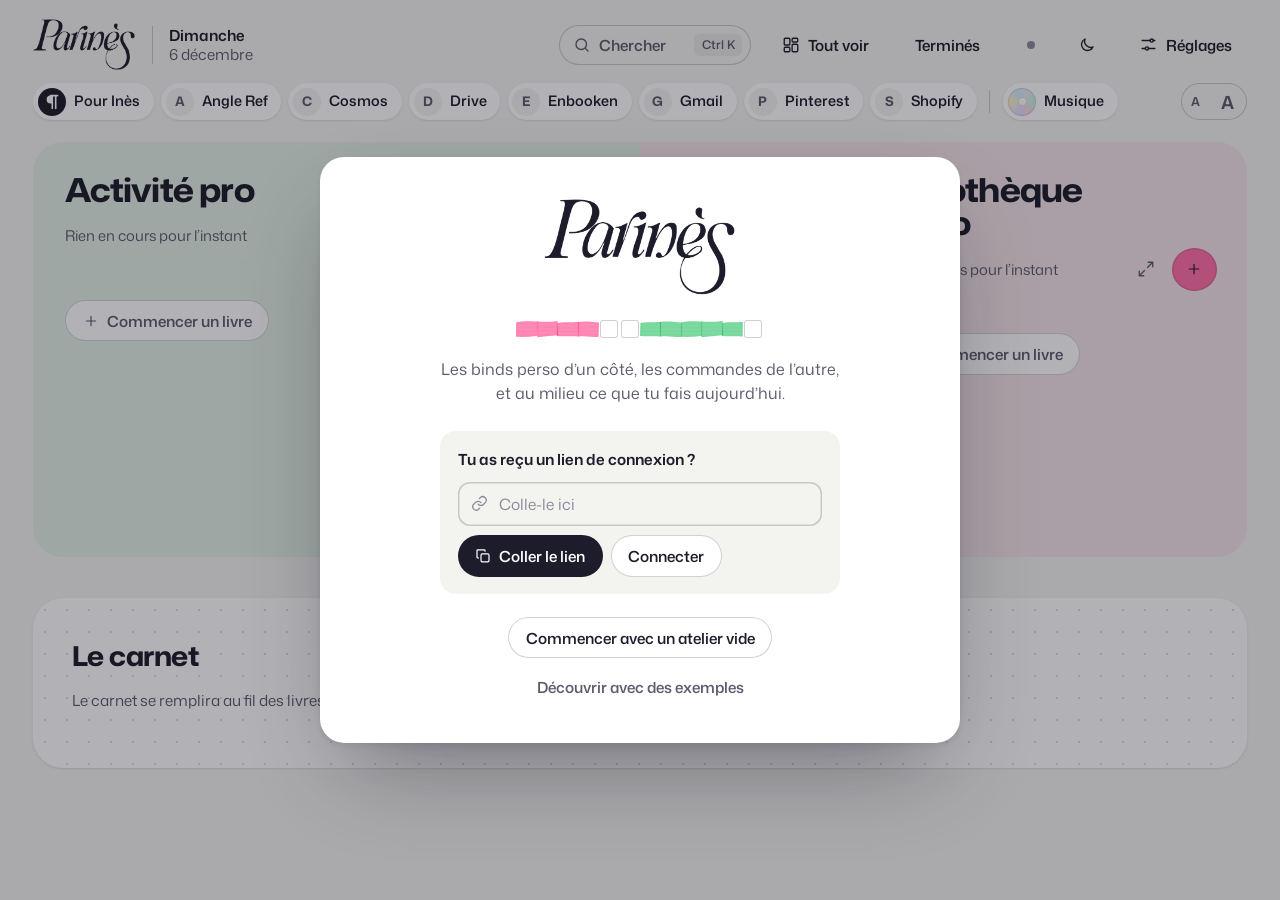
==== index.html @ 46b99ae5 "Favoris : Angle Ref, et barre resserrée sur les écrans moyens Co-Authored-By: Claude Opus 5.5 <norep" ====
<!DOCTYPE html>
<html lang="fr" data-theme="light">
<head>
  <meta charset="utf-8">
  <meta name="viewport" content="width=device-width, initial-scale=1, viewport-fit=cover">
  <title>Atelier</title>
  <meta name="theme-color" content="#f3f3f0">
  <meta name="apple-mobile-web-app-capable" content="yes">
  <meta name="mobile-web-app-capable" content="yes">
  <meta name="apple-mobile-web-app-status-bar-style" content="default">
  <meta name="apple-mobile-web-app-title" content="Atelier">
  <link rel="manifest" href="manifest.json">
  <link rel="icon" href="favicon.png">
  <link rel="apple-touch-icon" href="apple-touch-icon.png">
  <link rel="preload" href="fonts/MonaSans.woff" as="font" type="font/woff" crossorigin>
  <link rel="stylesheet" href="style.css?v=7.1">
</head>
<body data-tab="today" class="intro">
  <div id="app">
    <header class="top"><div id="top"></div><div id="music" hidden></div></header>
    <main id="main"></main>
  </div>
  <nav class="tabbar" id="tabbar" aria-label="Sections"></nav>
  <div id="sheet-root"></div>
  <div id="pop-root"></div>
  <div id="toast-root" aria-live="polite"></div>
  <div id="fx" aria-hidden="true"></div>
  <script src="js/data.js?v=7.1"></script>
  <script src="js/quotes.js?v=7.1"></script>
  <script src="js/fx.js?v=7.1"></script>
  <script src="js/sync.js?v=7.1"></script>
  <script src="js/views.js?v=7.1"></script>
  <script src="js/music.js?v=7.1"></script>
  <script src="js/actions.js?v=7.1"></script>
  <script src="js/main.js?v=7.1"></script>
</body>
</html>
---- style.css ----
/* =====================================================================
   ATELIER · apparence
   Le principe : le papier reste calme, la couleur n'apparaît que là où
   le travail est fait, comme un coup de surligneur dans le carnet.
   Une couleur par espace (perso / pro), réglable dans Réglages.
   ===================================================================== */

@font-face {
  font-family: 'Mona Sans'; src: url('fonts/MonaSans.woff') format('woff');
  font-weight: 200 900; font-stretch: 75% 125%; font-style: normal; font-display: swap;
}
@font-face {
  font-family: 'Mona Sans'; src: url('fonts/MonaSans-Italic.woff') format('woff');
  font-weight: 200 900; font-stretch: 75% 125%; font-style: italic; font-display: swap;
}

/* ---------- Coups de surligneur (masques) et coche ---------- */
:root {
  --mk1: url("data:image/svg+xml,%3Csvg xmlns=%27http://www.w3.org/2000/svg%27 viewBox=%270 0 120 40%27 preserveAspectRatio=%27none%27%3E%3Cdefs%3E%3Cmask id=%27s%27%3E%3Crect width=%27120%27 height=%2740%27 fill=%27white%27/%3E%3Cpath d=%27M0 13.5H120M0 21H120M0 28.5H120%27 stroke=%27black%27 stroke-opacity=%27.17%27 stroke-width=%271.3%27/%3E%3C/mask%3E%3C/defs%3E%3Cg mask=%27url(%23s)%27%3E%3Cpath d=%27M2.5 7.5C22 5.4 64 4.6 117 5.8L118.6 33.2C80 35.6 40 36.3 1.2 35.6Z%27 fill-opacity=%27.84%27/%3E%3Cpath d=%27M2.5 7.5L9.5 7.1L7.8 35.5L1.2 35.6ZM110.5 5.6L117 5.8L118.6 33.2L112.2 33.5Z%27 fill-opacity=%27.5%27/%3E%3C/g%3E%3C/svg%3E");
  --mk2: url("data:image/svg+xml,%3Csvg xmlns=%27http://www.w3.org/2000/svg%27 viewBox=%270 0 120 40%27 preserveAspectRatio=%27none%27%3E%3Cdefs%3E%3Cmask id=%27s%27%3E%3Crect width=%27120%27 height=%2740%27 fill=%27white%27/%3E%3Cpath d=%27M0 12H120M0 20H120M0 27.5H120%27 stroke=%27black%27 stroke-opacity=%27.17%27 stroke-width=%271.3%27/%3E%3C/mask%3E%3C/defs%3E%3Cg mask=%27url(%23s)%27%3E%3Cpath d=%27M1.4 5.2C30 6.8 70 6.4 116.8 4.4L119 32.6C78 34.2 36 34.8 3 36.6Z%27 fill-opacity=%27.84%27/%3E%3Cpath d=%27M1.4 5.2L8.2 5.6L9.4 36.2L3 36.6ZM110.2 4.7L116.8 4.4L119 32.6L112.6 32.9Z%27 fill-opacity=%27.5%27/%3E%3C/g%3E%3C/svg%3E");
  --mk3: url("data:image/svg+xml,%3Csvg xmlns=%27http://www.w3.org/2000/svg%27 viewBox=%270 0 120 40%27 preserveAspectRatio=%27none%27%3E%3Cdefs%3E%3Cmask id=%27s%27%3E%3Crect width=%27120%27 height=%2740%27 fill=%27white%27/%3E%3Cpath d=%27M0 14H120M0 21.5H120M0 29H120%27 stroke=%27black%27 stroke-opacity=%27.17%27 stroke-width=%271.3%27/%3E%3C/mask%3E%3C/defs%3E%3Cg mask=%27url(%23s)%27%3E%3Cpath d=%27M3.2 8.6C26 6.2 70 7.2 118.2 6.4L117.2 34.8C82 33.6 44 35.4 0.8 33.8Z%27 fill-opacity=%27.84%27/%3E%3Cpath d=%27M3.2 8.6L10.6 8.2L8.6 34.1L0.8 33.8ZM111.6 6.5L118.2 6.4L117.2 34.8L110.4 34.6Z%27 fill-opacity=%27.5%27/%3E%3C/g%3E%3C/svg%3E");
  --mk4: url("data:image/svg+xml,%3Csvg xmlns=%27http://www.w3.org/2000/svg%27 viewBox=%270 0 120 40%27 preserveAspectRatio=%27none%27%3E%3Cdefs%3E%3Cmask id=%27s%27%3E%3Crect width=%27120%27 height=%2740%27 fill=%27white%27/%3E%3Cpath d=%27M0 12.5H120M0 20.5H120M0 28H120%27 stroke=%27black%27 stroke-opacity=%27.17%27 stroke-width=%271.3%27/%3E%3C/mask%3E%3C/defs%3E%3Cg mask=%27url(%23s)%27%3E%3Cpath d=%27M0.6 6.4C34 4.2 72 5.8 119.4 7.6L116.6 35.4C70 36.8 30 33.6 2.4 35Z%27 fill-opacity=%27.84%27/%3E%3Cpath d=%27M0.6 6.4L7.6 6L9.2 35.2L2.4 35ZM112.8 7.3L119.4 7.6L116.6 35.4L110 35.6Z%27 fill-opacity=%27.5%27/%3E%3C/g%3E%3C/svg%3E");
  --tick: url("data:image/svg+xml,%3Csvg xmlns=%27http://www.w3.org/2000/svg%27 viewBox=%270 0 24 24%27%3E%3Cpath d=%27M4.5 12.8c1.6 1.2 3.1 2.7 4.4 4.6 2.6-4.6 5.9-8.4 10.6-11.4%27 fill=%27none%27 stroke=%27black%27 stroke-width=%272.6%27 stroke-linecap=%27round%27 stroke-linejoin=%27round%27/%3E%3C/svg%3E");
}

/* ---------- Couleurs ---------- */
:root {
  --paper: #f3f3f0;
  --sheet: #ffffff;
  --ink: #1c1c2a;
  --ink-2: #5b5c6c;
  --ink-3: #8a8b98;
  --line: rgba(28, 28, 42, .11);
  --line-2: rgba(28, 28, 42, .2);
  --hover: rgba(28, 28, 42, .05);
  --dot: rgba(28, 28, 42, .15);
  --alert: #e8472f;
  --sun: #f2cf3a;
  --blend: multiply;
  --on-ink: #ffffff;
  --perso: #ff6fa5; --perso-wash: #f9ecf1; --perso-deep: #b4386a;
  --pro: #5fd08a; --pro-wash: #e9f4ec; --pro-deep: #2d7f4c;
  --f: 'Mona Sans', -apple-system, BlinkMacSystemFont, 'Segoe UI', Roboto, sans-serif;
  --shadow-1: 0 1px 0 rgba(28, 28, 42, .04), 0 1px 3px rgba(28, 28, 42, .07);
  --shadow-2: 0 1px 0 rgba(28, 28, 42, .04), 0 2px 6px -2px rgba(28, 28, 42, .08), 0 24px 48px -24px rgba(28, 28, 42, .3);
  --shadow-3: 0 2px 8px -2px rgba(16, 16, 28, .12), 0 40px 90px -30px rgba(16, 16, 28, .45);
  --ease: cubic-bezier(.2, .8, .25, 1);
  --zoom: 1;
  color-scheme: light;
}
:root[data-theme="dark"] {
  --paper: #121318;
  --sheet: #1b1c23;
  --ink: #ececf1;
  --ink-2: #a5a6b4;
  --ink-3: #747584;
  --line: rgba(236, 236, 241, .09);
  --line-2: rgba(236, 236, 241, .18);
  --hover: rgba(236, 236, 241, .05);
  --dot: rgba(236, 236, 241, .1);
  --alert: #ff6a52;
  --blend: normal;
  --on-ink: #121318;
  --shadow-1: 0 1px 0 rgba(0, 0, 0, .2);
  --shadow-2: 0 1px 0 rgba(255, 255, 255, .04) inset, 0 24px 48px -20px rgba(0, 0, 0, .6);
  --shadow-3: 0 1px 0 rgba(255, 255, 255, .05) inset, 0 40px 90px -30px rgba(0, 0, 0, .75);
  color-scheme: dark;
}

/* ---------- Base ---------- */
*, *::before, *::after { box-sizing: border-box; }
html { font-size: calc(16px * var(--zoom)); -webkit-text-size-adjust: 100%; background: var(--paper); }
body {
  margin: 0; min-height: 100vh; background: var(--paper); color: var(--ink);
  font: 400 1rem/1.45 var(--f); font-stretch: 100%;
  -webkit-font-smoothing: antialiased; -moz-osx-font-smoothing: grayscale; text-rendering: optimizeLegibility;
  font-feature-settings: 'kern' 1, 'calt' 1;
}
body.locked { overflow: hidden; }
button, input, textarea, select { font: inherit; color: inherit; letter-spacing: inherit; }
/* Safari : pas de style natif sur les boutons et les champs (sauf dates et cases) */
button { -webkit-appearance: none; appearance: none; border-radius: 0; }
input:not([type="checkbox"]):not([type="file"]):not([type="date"]), textarea { -webkit-appearance: none; appearance: none; border-radius: 0; }
/* iPhone et iPad : un champ en dessous de 16 px fait zoomer toute la page au toucher */
@media (hover: none) {
  .prop-in, .row-name, .td-free, .add-row input, .td-add input, .notes, .pal-in input, .in:not(.big) { font-size: max(16px, 1rem) !important; }
}
/* Appui long sur iPhone/iPad : pas de menu Copier/Partager sur ce qu'on fait glisser */
[data-sortable] > *, .book, .td-item, .row { -webkit-touch-callout: none; }
button { background: none; border: 0; padding: 0; cursor: pointer; -webkit-tap-highlight-color: transparent; text-align: inherit; }
[data-action] { cursor: pointer; -webkit-tap-highlight-color: transparent; }
a { color: inherit; }
h1, h2, h3, h4, p { margin: 0; }
ul, ol { list-style: none; margin: 0; padding: 0; }
.ic { display: block; flex: none; }
:focus { outline: none; }
:focus-visible { outline: 2px solid var(--ink); outline-offset: 2px; border-radius: 6px; }
input:focus-visible, textarea:focus-visible, [contenteditable]:focus-visible { outline: none; }
.half-name:focus { background: rgba(255, 255, 255, .7); }
:root[data-theme="dark"] .half-name:focus { background: var(--hover); }
::selection { background: rgba(242, 207, 58, .55); }
.grow { flex: 1 1 auto; }
.muted { color: var(--ink-2); }
.small { font-size: .85rem; }
.num {  }
.sr { position: absolute; width: 1px; height: 1px; overflow: hidden; clip: rect(0 0 0 0); white-space: nowrap; }

/* Un coup de surligneur : un pseudo-élément teinté par --c, découpé par --mk */
.mk::before, .c.d::before, .box.on::before, .hl::before, .mkb::before {
  content: ''; position: absolute; pointer-events: none;
  background: var(--c, var(--perso));
  -webkit-mask: var(--mk, var(--mk1)) center / 100% 100% no-repeat;
  mask: var(--mk, var(--mk1)) center / 100% 100% no-repeat;
  mix-blend-mode: var(--blend);
}
.sq { position: relative; display: inline-block; flex: none; width: .78rem; height: .78rem; vertical-align: -.05em; }
.sq::before { content: ''; position: absolute; left: -1px; right: -1px; top: 0; bottom: 0; background: var(--c, var(--ink-3)); -webkit-mask: var(--mk2) center / 100% 100% no-repeat; mask: var(--mk2) center / 100% 100% no-repeat; mix-blend-mode: var(--blend); }
@media (min-width: 760px) { .hide-desk { display: none; } }
.m1 { --mk: var(--mk1); } .m2 { --mk: var(--mk2); } .m3 { --mk: var(--mk3); } .m4 { --mk: var(--mk4); }
.s-perso { --c: var(--perso); --wash: var(--perso-wash); --deep: var(--perso-deep); }
.s-pro { --c: var(--pro); --wash: var(--pro-wash); --deep: var(--pro-deep); }
:root[data-theme="dark"] .mk::before, :root[data-theme="dark"] .c.d::before, :root[data-theme="dark"] .hl::before { opacity: .88; }

/* ---------- Boutons ---------- */
.btn {
  display: inline-flex; align-items: center; justify-content: center; gap: .5rem;
  min-height: 2.6rem; padding: 0 1.1rem; border-radius: 999px;
  font-weight: 560; font-size: .95rem; white-space: nowrap;
  box-shadow: inset 0 0 0 1px var(--line-2); background: var(--sheet);
  transition: box-shadow .15s, background .15s, transform .15s var(--ease);
}
.btn:active { transform: scale(.97); }
.btn.primary { background: var(--ink); color: var(--on-ink); box-shadow: none; }
.btn.quiet { background: transparent; box-shadow: none; color: var(--ink-2); }
.btn.small { min-height: 2.2rem; padding: 0 .9rem; font-size: .88rem; }
.btn.big { min-height: 3.1rem; padding: 0 1.6rem; font-size: 1.02rem; }
.btn.danger { color: var(--alert); }
.btn.danger-fill { background: var(--alert); color: #fff; box-shadow: none; }
@media (hover: hover) {
  .btn:hover { box-shadow: inset 0 0 0 1px var(--ink-3); }
  .btn.primary:hover { box-shadow: 0 6px 16px -8px rgba(28, 28, 42, .5); }
  .btn.quiet:hover { background: var(--hover); color: var(--ink); box-shadow: none; }
}
.icon-btn {
  display: inline-grid; place-items: center; width: 2.5rem; height: 2.5rem; border-radius: 50%; color: var(--ink-2);
  transition: background .15s, color .15s;
}
@media (hover: hover) { .icon-btn:hover { background: var(--hover); color: var(--ink); } }
.x { display: inline-grid; place-items: center; width: 2rem; height: 2rem; border-radius: 50%; color: var(--ink-3); flex: none; }
@media (hover: hover) { .x:hover { background: var(--hover); color: var(--ink); } }

/* La case à cocher : un carré du carnet, qu'on surligne */
.box {
  position: relative; display: inline-grid; place-items: center; flex: none;
  width: 1.45rem; height: 1.45rem; border-radius: 5px; box-shadow: inset 0 0 0 1.5px var(--ink-3);
  transition: box-shadow .15s;
}
.box::after {
  content: ''; width: 1rem; height: 1rem; background: var(--ink);
  -webkit-mask: var(--tick) center / contain no-repeat; mask: var(--tick) center / contain no-repeat;
  opacity: 0; transform: scale(.6); transition: opacity .15s, transform .2s var(--ease);
}
.box.on { box-shadow: inset 0 0 0 1.5px transparent; }
.box.on::before { left: -.3rem; right: -.3rem; top: -.1rem; bottom: -.1rem; }
.box.on::after { opacity: 1; transform: none; }
@media (hover: hover) { .box:not(.on):hover { box-shadow: inset 0 0 0 1.5px var(--ink); } .box:not(.on):hover::after { opacity: .25; transform: none; } }

/* ---------- Les cases (une par étape) ---------- */
.cells { display: flex; flex-wrap: wrap; gap: 3px; }
.c { position: relative; flex: none; width: .95rem; height: .95rem; border-radius: 3px; box-shadow: inset 0 0 0 1px var(--line-2); }
.c.d { box-shadow: none; }
.c.d::before { left: -2px; right: -2px; top: -1px; bottom: -1px; }
.c.n { box-shadow: inset 0 0 0 1.6px var(--ink); }
.c.x { box-shadow: none; background: linear-gradient(135deg, transparent 46%, var(--line-2) 47%, var(--line-2) 53%, transparent 54%); }
.cells.big { gap: 4px; }
.cells.big .c { width: 1.4rem; height: 1.4rem; border-radius: 4px; }

/* Le trait qui se pose (quand on coche, et une fois à l'ouverture) */
@keyframes draw { from { -webkit-clip-path: inset(0 100% 0 0); clip-path: inset(0 100% 0 0); } to { -webkit-clip-path: inset(0 0 0 0); clip-path: inset(0 0 0 0); } }
.just::before, .just .box.on::before { animation: draw .42s var(--ease) both; }
body.intro .c.d::before { animation: draw .5s var(--ease) both; animation-delay: calc(var(--i, 0) * 28ms + 120ms); }

/* =====================================================================
   EN-TÊTE
   ===================================================================== */
#app { max-width: 1560px; margin: 0 auto; padding: 0 clamp(1rem, 2.6vw, 2.5rem) 5rem; }
.top { padding-top: max(1.1rem, env(safe-area-inset-top)); }
.top-row { display: flex; align-items: center; gap: 1rem; min-height: 3.4rem; }
.logo {
  display: block; flex: none; width: 6.4rem; aspect-ratio: 640 / 321; height: auto; background: var(--ink);
  -webkit-mask: url('logo-parines.png') left center / contain no-repeat; mask: url('logo-parines.png') left center / contain no-repeat;
}
@supports not (aspect-ratio: 1) { .logo { height: 3.2rem; } .pg-photo { height: 8.8rem; } .stand-cover { height: 15.6rem; } .welcome .logo { height: 6rem; } }
.top-date { white-space: nowrap; font-size: .95rem; color: var(--ink-2); padding-left: 1rem; border-left: 1px solid var(--line-2); line-height: 1.25; }
.top-date b { display: block; color: var(--ink); font-weight: 600; }
.top-ov {
  white-space: nowrap; display: flex; align-items: center; gap: .7rem; margin-left: .6rem; padding: .35rem .8rem .35rem .65rem; border-radius: 999px;
  transition: background .15s;
}
.top-ov b { font-weight: 720; font-stretch: 115%; font-size: 1.05rem;  }
.top-ov span { font-size: .85rem; color: var(--ink-2); }
@media (hover: hover) { .top-ov:hover { background: var(--hover); } }
.mini-code { display: flex; align-items: center; gap: 1px; height: 1.1rem; }
.mini-code i { width: 2px; height: 100%; border-radius: 1px; background: var(--line-2); }
.mini-code i.d { background: var(--c); height: 100%; }
.mini-code .g { width: 4px; background: none; }
.tb {
  display: inline-flex; align-items: center; gap: .5rem; height: 2.5rem; padding: 0 .95rem; border-radius: 999px;
  font-weight: 560; font-size: .95rem; color: var(--ink); transition: background .15s;
}
@media (hover: hover) { .tb:hover { background: var(--hover); } }
.tb .n { font-size: .78rem; font-weight: 650; color: var(--ink-2);  }
.tb.search { box-shadow: inset 0 0 0 1px var(--line-2); color: var(--ink-2); padding: 0 .55rem 0 .9rem; min-width: 12rem; }
.tb.search kbd { margin-left: auto; font: 550 .75rem var(--f); padding: .15rem .45rem; border-radius: 6px; background: var(--hover); color: var(--ink-2); }
.sync-dot { width: .5rem; height: .5rem; border-radius: 50%; background: var(--ink-3); flex: none; }
.sync-ok .sync-dot { background: #3bb56c; }
.sync-pending .sync-dot, .sync-saving .sync-dot { background: var(--sun); }
.sync-offline .sync-dot { background: var(--ink-3); }
.sync-error .sync-dot { background: var(--alert); }
.sync-lbl { font-size: .85rem; color: var(--ink-2); font-weight: 500; }
.show-phone { display: none; }

/* La barre d'outils : ses sites de tous les jours, la musique, la taille */
.dock { display: flex; align-items: center; gap: .45rem; padding: .7rem 0 1.4rem; overflow-x: auto; scrollbar-width: none; -webkit-overflow-scrolling: touch; }
.dock::-webkit-scrollbar { display: none; }
.fav {
  display: inline-flex; align-items: center; gap: .5rem; flex: none; height: 2.3rem; padding: 0 .85rem 0 .3rem;
  border-radius: 999px; background: var(--sheet); box-shadow: var(--shadow-1);
  text-decoration: none; font-size: .9rem; font-weight: 560; color: var(--ink);
  transition: transform .15s var(--ease), box-shadow .15s;
}
.fav:active { transform: scale(.95); }
@media (hover: hover) { .fav:hover { transform: translateY(-1px); box-shadow: 0 1px 0 rgba(28, 28, 42, .04), 0 6px 14px -6px rgba(28, 28, 42, .25); } }
.fav-ic { position: relative; display: grid; place-items: center; width: 1.75rem; height: 1.75rem; border-radius: 50%; background: var(--paper); overflow: hidden; flex: none; }
.fav-ic::before { content: attr(data-l); font-weight: 700; font-size: .82rem; color: var(--ink-2); }
.fav-ic img, .fav-ic svg { position: absolute; top: 50%; left: 50%; width: 1.05rem; height: 1.05rem; margin: -.525rem 0 0 -.525rem; }
.fav-ic.own { background: var(--ink); }
.fav-ic.own::before { content: none; }
.fav-ic.own svg { width: 1.75rem; height: 1.75rem; margin: -.875rem 0 0 -.875rem; }
@media (min-width: 760px) and (max-width: 1279px) {
  .dock { gap: .3rem; }
  .fav { gap: .35rem; padding: 0 .65rem 0 .25rem; font-size: .86rem; }
  .dock-sep { margin: 0 .15rem; }
}
/* Écran moyen : la musique garde son disque, sans le mot */
@media (min-width: 760px) and (max-width: 1179px) {
  .mu-launch { padding-right: .25rem; }
  .mu-launch .mu-lbl { display: none; }
}
@media (min-width: 760px) and (max-width: 1099px) {
  .dock { gap: .25rem; }
  .fav { padding-right: .55rem; }
}
.dock-sep { width: 1px; height: 1.4rem; background: var(--line-2); margin: 0 .35rem; flex: none; }
.size { display: inline-flex; align-items: center; flex: none; height: 2.3rem; border-radius: 999px; box-shadow: inset 0 0 0 1px var(--line-2); }
.size button { height: 100%; padding: 0 .65rem; font-weight: 650; font-size: .76rem; color: var(--ink-2); border-radius: 999px; }
.size button:last-child { font-size: 1.12rem; padding-right: .8rem; }
@media (hover: hover) { .size button:hover { color: var(--ink); background: var(--hover); } }

/* Lanceur de musique (un CD) */
.cd {
  position: relative; width: 1.75rem; height: 1.75rem; border-radius: 50%; flex: none;
  background: conic-gradient(from 30deg, #e8e9f0, #c9f0e1, #f6d5e7, #e3e1fb, #fbeec7, #d4ecfa, #e8e9f0);
  box-shadow: inset 0 0 0 1px rgba(28, 28, 42, .12);
}
.cd::after { content: ''; position: absolute; top: 50%; left: 50%; width: 32%; height: 32%; margin: -16% 0 0 -16%; border-radius: 50%; background: var(--sheet); box-shadow: inset 0 0 0 1px rgba(28, 28, 42, .15); }
.playing .cd { animation: spin 3.2s linear infinite; }
@keyframes spin { to { transform: rotate(360deg); } }

/* =====================================================================
   LE TABLEAU : deux moitiés, la feuille du jour posée sur la couture
   ===================================================================== */
.board {
  position: relative; display: grid; align-items: start;
  grid-template-columns: minmax(0, 1fr) minmax(21rem, 25.5rem) minmax(0, 1fr);
  border-radius: 30px; min-height: 22rem;
  background: linear-gradient(90deg, var(--pro-wash) 50%, var(--perso-wash) 50%);
}
.half { min-width: 0; padding: 1.9rem 2rem 2.4rem; }
.half.s-pro { grid-column: 1; grid-row: 1; }
.half.s-perso { grid-column: 3; grid-row: 1; }
.today { grid-column: 2; grid-row: 1; }
.half-head { margin-bottom: 1.1rem; }
.half-bar { display: flex; align-items: center; gap: .5rem; margin-top: .55rem; }
.half-bar .half-sub { margin: 0 auto 0 0; min-width: 0; white-space: nowrap; overflow: hidden; text-overflow: ellipsis; }
.half-name {
  display: inline-block; font-weight: 730; font-stretch: 114%; font-size: 2.05rem; line-height: 1.02; letter-spacing: -.024em;
  border-radius: 8px; padding: 0 .15rem; margin: 0 -.15rem; outline-offset: 3px;
}
@media (hover: hover) { .half-name:hover { background: rgba(255, 255, 255, .5); } :root[data-theme="dark"] .half-name:hover { background: var(--hover); } }
.half-sub { font-size: .92rem; color: var(--ink-2);  }
.half-sub b { color: var(--ink); font-weight: 650; }
.add {
  position: relative; display: inline-flex; align-items: center; gap: .55rem; height: 2.6rem; padding: 0 1.05rem 0 .4rem;
  border-radius: 999px; background: var(--ink); color: var(--on-ink); font-weight: 600; font-size: .92rem; flex: none;
  transition: transform .15s var(--ease), box-shadow .15s;
}
.add .plus { position: relative; display: grid; place-items: center; width: 1.85rem; height: 1.85rem; border-radius: 50%; color: var(--ink); }
.add .plus::before { content: ''; position: absolute; left: -2px; right: -2px; top: -1px; bottom: -1px; background: var(--c); border-radius: 50%; }
.add .plus .ic { position: relative; }
.add:active { transform: scale(.96); }
@media (hover: hover) { .add:hover { box-shadow: 0 8px 18px -8px rgba(28, 28, 42, .55); transform: translateY(-1px); } }

/* Un livre */
.books { display: grid; }
.book {
  position: relative; display: block; padding: .95rem 1rem 1.05rem; margin: 0 -1rem; border-radius: 16px;
  transition: background .2s, box-shadow .2s;
}
.book + .book::after { content: ''; position: absolute; left: 1rem; right: 1rem; top: 0; height: 1px; background: var(--line); }
@media (hover: hover) {
  .book:hover { background: rgba(255, 255, 255, .62); }
  :root[data-theme="dark"] .book:hover { background: rgba(255, 255, 255, .035); }
  .book:hover::after, .book:hover + .book::after { opacity: 0; }
}
.book.with-photo { padding-left: 4.6rem; }
.bk-photo { position: absolute; left: 1rem; top: 1rem; width: 2.9rem; aspect-ratio: 3 / 4; border-radius: 6px; background: rgba(255, 255, 255, .6) var(--img, none) center / cover no-repeat; box-shadow: 0 1px 0 rgba(28, 28, 42, .06), 0 8px 16px -10px rgba(28, 28, 42, .5); }
@supports not (aspect-ratio: 1) { .bk-photo { height: 3.9rem; } }
.bk-top { display: flex; align-items: baseline; flex-wrap: wrap; column-gap: .65rem; row-gap: .15rem; padding-right: .5rem; }
.bk-title { font-weight: 640; font-size: 1.12rem; line-height: 1.25; letter-spacing: -.005em; }
.bk-meta { font-size: .85rem; color: var(--ink-2); }
.due {
  display: inline-flex; align-items: center; gap: .3rem; height: 1.45rem; padding: 0 .55rem; border-radius: 999px;
  font-size: .78rem; font-weight: 620; color: var(--ink-2); box-shadow: inset 0 0 0 1px var(--line-2); white-space: nowrap; align-self: center;
}
.due.soon { color: var(--alert); box-shadow: inset 0 0 0 1px var(--alert); }
.due.late { color: #fff; background: var(--alert); box-shadow: none; }
.bk-track { display: flex; align-items: center; gap: .75rem; margin-top: .7rem; }
.bk-n { font-size: .8rem; font-weight: 600; color: var(--ink-2);  white-space: nowrap; }
.bk-next { display: flex; align-items: center; gap: .65rem; margin-top: .8rem; min-height: 2rem; }
.bk-next p { min-width: 0; flex: 1 1 auto; font-size: .95rem; line-height: 1.3; }
.bk-next p span { color: var(--ink-2); margin-right: .3rem; }
.bk-next p b { font-weight: 600; }
.sun {
  position: relative; display: inline-flex; align-items: center; gap: .4rem; height: 2rem; padding: 0 .7rem 0 .55rem;
  border-radius: 999px; color: var(--ink-3); font-size: .82rem; font-weight: 600; flex: none; transition: color .15s, background .15s;
}
.sun span { display: none; }
.sun.on { color: var(--ink); }
.sun.on span { display: inline; }
.sun.on::before { content: ''; position: absolute; left: -2px; right: -2px; top: 1px; bottom: 1px; background: var(--sun); -webkit-mask: var(--mk2) center / 100% 100% no-repeat; mask: var(--mk2) center / 100% 100% no-repeat; mix-blend-mode: var(--blend); }
.sun .ic, .sun span { position: relative; }
@media (hover: hover) { .sun:not(.on):hover { color: var(--ink); background: rgba(255, 255, 255, .7); } .sun:not(.on):hover span { display: inline; } :root[data-theme="dark"] .sun:not(.on):hover { background: var(--hover); } }
.livr-due {
  position: relative; display: inline-flex; align-items: center; gap: .5rem; margin-top: .8rem; padding: .35rem .2rem;
  font-weight: 620; font-size: .92rem; color: var(--alert);
}
.livr-due::before { content: ''; width: .55rem; height: .55rem; border-radius: 50%; background: var(--alert); flex: none; }
.book.lifted { background: var(--sheet); box-shadow: var(--shadow-3); z-index: 5; }
.book.flash { animation: settle .6s var(--ease); }
@keyframes settle { from { transform: translateY(6px); opacity: .3; } to { transform: none; opacity: 1; } }
.empty {
  display: grid; justify-items: start; gap: .9rem; padding: 1.6rem 0; color: var(--ink-2); font-size: .95rem;
}

/* Une moitié en plein écran */
body[data-expanded="perso"] .board, body[data-expanded="pro"] .board { grid-template-columns: minmax(0, 1fr); }
body[data-expanded="perso"] .board { background: var(--perso-wash); }
body[data-expanded="pro"] .board { background: var(--pro-wash); }
body[data-expanded="perso"] .half.s-pro, body[data-expanded="pro"] .half.s-perso, body[data-expanded] .board .today { display: none; }
body[data-expanded="perso"] .half.s-perso, body[data-expanded="pro"] .half.s-pro { grid-column: 1; padding: 2.2rem 2.6rem 2.6rem; }
body[data-expanded] .books { grid-template-columns: repeat(auto-fill, minmax(26rem, 1fr)); column-gap: 3rem; }
body[data-expanded] .book::after { opacity: 0; }
.rest { margin-top: .8rem; display: flex; flex-wrap: wrap; gap: .35rem; }
.rest .pick-chip { height: 1.85rem; padding: 0 .65rem; font-size: .8rem; color: var(--ink-2); background: rgba(255, 255, 255, .45); }
.rest .pick-chip.on { color: var(--ink); background: none; }
:root[data-theme="dark"] .rest .pick-chip { background: transparent; }


/* =====================================================================
   TOUT VOIR : le tableau de bord resserré, tout sur un écran
   ===================================================================== */
.tb.all-btn { position: relative; }
.tb.all-btn.on::before { content: ''; position: absolute; left: .35rem; right: .35rem; top: .45rem; bottom: .45rem; background: var(--sun); -webkit-mask: var(--mk2) center / 100% 100% no-repeat; mask: var(--mk2) center / 100% 100% no-repeat; mix-blend-mode: var(--blend); }
.tb.all-btn > * { position: relative; }
:root[data-theme="dark"] .tb.all-btn.on, :root[data-theme="dark"] .sun.on, :root[data-theme="dark"] .tab.on .tab-lbl, :root[data-theme="dark"] .pick-chip.on { color: #16161f; }
:root[data-theme="dark"] .box.on::after { background: #16161f; }
body.dense .dock { padding-bottom: 1rem; }
body.dense .board { min-height: 0; }
body.dense .half { padding: 1.2rem 1.5rem 1.3rem; }
body.dense .half-head { margin-bottom: .4rem; }
body.dense .half-name { font-size: 1.5rem; }
body.dense .half-bar { margin-top: .25rem; }
body.dense .book { padding: .55rem 1rem .6rem; }
body.dense .bk-title { font-size: 1rem; }
body.dense .bk-meta { font-size: .8rem; }
body.dense .bk-top .due { height: 1.25rem; font-size: .72rem; }
body.dense .bk-track { margin-top: .4rem; }
body.dense .bk-track .cells { gap: 2px; }
body.dense .bk-track .c { width: .66rem; height: .66rem; }
.due-d { display: none; }
body.dense .bk-next { margin-top: .35rem; min-height: 1.7rem; gap: .55rem; }
body.dense .bk-next .box { width: 1.2rem; height: 1.2rem; }
body.dense .bk-next p { font-size: .87rem; }
body.dense .sun { height: 1.7rem; font-size: .76rem; }
body.dense .livr-due { margin-top: .35rem; font-size: .86rem; }
body.dense .rest { display: none; }
body.dense .bk-photo { width: 2.3rem; top: .6rem; }
body.dense .book.with-photo { padding-left: 4rem; }
body.dense .today { margin: .9rem 0; padding: 1.1rem 1.2rem 1rem; }
body.dense .td-title { font-size: 1.5rem; }
body.dense .td-date { margin-top: .2rem; font-size: .84rem; }
body.dense .td-meter { display: none; }
body.dense .td-group { margin-top: .65rem; }
body.dense .td-item { padding: .3rem 0; }
body.dense .td-txt b { font-size: .92rem; }
body.dense .td-txt .td-book { display: inline; margin-left: .4rem; font-size: .8rem; }
body.dense .td-sugg { display: none; }
body.dense .td-add { margin-top: .7rem; height: 2.5rem; }
body.dense .td-pick { margin-top: .45rem; }
body.dense .td-done-toggle { margin-top: .5rem; }
body.dense .carnet { margin-top: 1.1rem; padding: 1.3rem 2rem 1.5rem; }
body.dense .cn-top { display: none; }
body.dense .cn-sum { margin-top: 0; gap: 2rem; }
body.dense .cn-pct { font-size: 3.4rem; }
body.dense .gauge.big { margin-top: .8rem; height: 1.2rem; }
body.dense .cn-sides { margin-top: 1rem; gap: .55rem; }
body.dense .wb-col { height: 3rem; }
body.dense .week { padding: .9rem 1rem .8rem; }
body.dense .mxs { margin-top: 2rem; }
/* Ordi : chaque livre sur deux lignes (titre et cases, puis l'étape suivante) */
@media (min-width: 760px) {
  body.dense .book { display: grid; grid-template-columns: minmax(0, 1fr) auto; column-gap: .9rem; align-items: center; }
  body.dense .bk-top { grid-column: 1; grid-row: 1; flex-wrap: nowrap; min-width: 0; overflow: hidden; }
  body.dense .bk-title { white-space: nowrap; overflow: hidden; text-overflow: ellipsis; min-width: 0; flex: 0 1 auto; }
  body.dense .bk-meta { flex: 0 100 auto; min-width: 0; overflow: hidden; text-overflow: ellipsis; }
  body.dense .bk-meta { white-space: nowrap; }
  body.dense .bk-track { grid-column: 2; grid-row: 1; margin-top: 0; }
  body.dense .bk-next, body.dense .livr-due, body.dense .book > p.bk-next { grid-column: 1 / -1; }
  body.dense .bk-photo { display: none; }
  body.dense .book.with-photo { padding-left: 1rem; }
  body.dense .due-d { display: inline-flex; flex: none; }
  body.dense .bk-top .due { display: none; }
  body.dense .bk-next p { white-space: nowrap; overflow: hidden; text-overflow: ellipsis; }
}
@media (min-width: 760px) and (max-width: 1380px) {
  body.dense .bk-meta { display: none; }
}

/* =====================================================================
   LA FEUILLE DU JOUR
   ===================================================================== */
.today {
  position: relative; margin: 1.5rem 0 1.5rem; padding: 1.55rem 1.5rem 1.35rem; border-radius: 22px;
  background: var(--sheet); box-shadow: var(--shadow-2); min-width: 0; z-index: 1;
}
.td-head { display: flex; align-items: flex-start; justify-content: space-between; gap: 1rem; }
.td-title { font-weight: 730; font-stretch: 116%; font-size: 1.95rem; line-height: 1; letter-spacing: -.025em; }
.td-date { margin-top: .4rem; font-size: .9rem; color: var(--ink-2); }
.td-count { flex: none; margin-top: .45rem; font-size: .86rem; font-weight: 620; color: var(--ink-2); white-space: nowrap; }

.td-meter { margin-top: 1rem; }
.td-meter .c { width: .8rem; height: .8rem; }
.td-group { margin-top: 1.15rem; }
.td-g { display: flex; align-items: center; gap: .5rem; font-size: .84rem; font-weight: 620; color: var(--ink-2); margin-bottom: .15rem; }
.td-g i { position: relative; width: .7rem; height: .7rem; }
.td-g i::before { content: ''; position: absolute; left: -1px; right: -1px; top: 0; bottom: 0; background: var(--c); -webkit-mask: var(--mk3) center / 100% 100% no-repeat; mask: var(--mk3) center / 100% 100% no-repeat; }
.td-g .n { margin-left: auto;  }
.td-g.free i::before { background: var(--ink-3); }
.td-list { display: grid; }
.td-item {
  position: relative; display: grid; grid-template-columns: auto minmax(0, 1fr) auto auto; align-items: center; column-gap: .7rem;
  padding: .6rem 0; border-top: 1px solid var(--line); background: var(--sheet);
}
.td-item:first-child { border-top: 0; }
.td-txt { position: relative; min-width: 0; padding: .1rem 0; }
.td-txt b { display: block; font-weight: 600; font-size: .98rem; line-height: 1.3; }
.td-txt .td-book { display: block; font-size: .84rem; color: var(--ink-2); line-height: 1.3; text-align: left; }
@media (hover: hover) { .td-txt .td-book:hover { color: var(--ink); text-decoration: underline; text-underline-offset: 2px; } }
.td-free { width: 100%; border: 0; background: none; padding: 0; font-weight: 600; font-size: .98rem; border-radius: 4px; }
.td-tag { font-size: .74rem; font-weight: 620; color: var(--ink-2); padding: .1rem .45rem; border-radius: 999px; box-shadow: inset 0 0 0 1px var(--line-2); }
.td-grip { color: var(--ink-3); opacity: 0; cursor: grab; display: grid; place-items: center; width: 1.2rem; }
.td-item .x { opacity: 0; }
@media (hover: hover) { .td-item:hover .td-grip, .td-item:hover .x { opacity: 1; } }
@media (hover: none) { .td-item .x { opacity: .6; } }
.td-txt { isolation: isolate; }
.td-txt b { position: relative; display: inline-block; max-width: 100%; }
.td-item.done .td-txt b::before, .td-item.done.free .td-txt::before {
  content: ''; position: absolute; z-index: -1; left: -.4rem; right: -.5rem; top: .02rem; bottom: -.08rem;
  background: var(--c, var(--ink-3)); -webkit-mask: var(--mk, var(--mk2)) center / 100% 100% no-repeat; mask: var(--mk, var(--mk2)) center / 100% 100% no-repeat; mix-blend-mode: var(--blend);
}
.td-item.done.free .td-txt::before { right: auto; width: calc(var(--tw, 60%) + 1rem); }
.td-item.done .td-txt b, .td-item.done .td-free { color: var(--ink); }
.td-item.done .td-book { color: var(--ink-2); }
:root[data-theme="dark"] .td-item.done .td-txt b, :root[data-theme="dark"] .td-item.done .td-free { color: #16161f; }
.td-item.free { --c: var(--sun); }
.td-item.just .td-txt::before, .td-item.just .td-txt b::before { animation: draw .45s var(--ease) both; }
.td-item.leave { animation: leave .5s .75s var(--ease) both; overflow: hidden; }
@keyframes leave { from { opacity: 1; max-height: 6rem; } to { opacity: 0; max-height: 0; padding-top: 0; padding-bottom: 0; border-top-color: transparent; } }
.td-item.lifted { box-shadow: var(--shadow-3); border-radius: 12px; border-top-color: transparent; padding-left: .6rem; padding-right: .6rem; z-index: 5; }
.td-empty { margin: 1.3rem 0 .4rem; font-size: .95rem; color: var(--ink-2); line-height: 1.45; }
.td-done-toggle { display: inline-flex; align-items: center; gap: .4rem; margin-top: .9rem; font-size: .85rem; font-weight: 600; color: var(--ink-2); padding: .3rem 0; }
@media (hover: hover) { .td-done-toggle:hover { color: var(--ink); } }
.td-add {
  display: flex; align-items: center; gap: .55rem; margin-top: 1rem; padding: 0 .85rem; height: 2.9rem; border-radius: 12px;
  box-shadow: inset 0 0 0 1.5px var(--line-2); color: var(--ink-2); transition: box-shadow .15s;
}
.td-add:focus-within { box-shadow: inset 0 0 0 1.5px var(--ink); color: var(--ink); }
.td-add input { flex: 1 1 auto; min-width: 0; border: 0; background: none; height: 100%; font-size: .98rem; font-weight: 500; }
.td-add input::placeholder { color: var(--ink-3); }
.td-sugg { margin-top: 1.35rem; }
.td-sugg h4 { font-size: .84rem; font-weight: 620; color: var(--ink-2); margin-bottom: .35rem; }
.sugg {
  display: flex; align-items: center; gap: .65rem; width: 100%; padding: .5rem .5rem .5rem .35rem; margin: 0 -.35rem; border-radius: 10px;
  transition: background .15s;
}
.sugg .pl { position: relative; display: grid; place-items: center; width: 1.6rem; height: 1.6rem; border-radius: 50%; box-shadow: inset 0 0 0 1px var(--line-2); color: var(--ink-2); flex: none; }
.sugg b { font-weight: 580; font-size: .93rem; }
.sugg small { display: block; font-size: .8rem; color: var(--ink-2); }
.sugg .dot { width: .5rem; height: .5rem; border-radius: 50%; background: var(--c); margin-left: auto; flex: none; }
@media (hover: hover) { .sugg:hover { background: var(--hover); } .sugg:hover .pl { background: var(--ink); color: var(--on-ink); box-shadow: none; } }
.td-pick { display: inline-flex; align-items: center; gap: .45rem; margin-top: .9rem; font-size: .88rem; font-weight: 600; color: var(--ink-2); padding: .3rem 0; }
@media (hover: hover) { .td-pick:hover { color: var(--ink); } }
.today.all-done .td-title { position: relative; }

/* =====================================================================
   LE CARNET : l'avancement et le tableau croisé
   ===================================================================== */
.carnet {
  position: relative; margin-top: 2.6rem; padding: 2.4rem clamp(1.2rem, 3vw, 2.8rem) 2.8rem; border-radius: 30px;
  background-color: var(--sheet);
  background-image: radial-gradient(circle at 1px 1px, var(--dot) 1px, transparent 1.4px);
  background-size: 22px 22px; background-position: 11px 11px;
  box-shadow: var(--shadow-1);
}
.cn-top { display: flex; align-items: baseline; justify-content: space-between; gap: 1rem; }
.cn-top h2 { font-weight: 720; font-stretch: 112%; font-size: 1.7rem; letter-spacing: -.018em; }
/* L'avancement, écrit en clair */
.cn-sum { display: grid; grid-template-columns: minmax(0, 1fr) minmax(15rem, 20rem); gap: 3rem; margin-top: 1.5rem; align-items: start; }
.cn-line { display: flex; align-items: baseline; flex-wrap: wrap; column-gap: .9rem; }
.cn-pct { font-weight: 800; font-stretch: 122%; font-size: clamp(3.4rem, 6vw, 5.2rem); line-height: .9; letter-spacing: -.045em; }
.cn-line span { font-size: 1.15rem; font-weight: 600; }
.gauge { position: relative; display: flex; height: .75rem; border-radius: 999px; background: var(--line); overflow: hidden; }
.gauge i { position: relative; display: block; height: 100%; }
.gauge i::before { content: ''; position: absolute; left: -2px; right: -2px; top: -2px; bottom: -2px; background: var(--c); -webkit-mask: var(--mk, var(--mk2)) center / 100% 100% no-repeat; mask: var(--mk, var(--mk2)) center / 100% 100% no-repeat; }
.gauge.big { height: 1.5rem; margin-top: 1.2rem; border-radius: 8px; }
.cn-note { margin-top: .7rem; font-size: .92rem; color: var(--ink-2); }
.cn-sides { display: grid; gap: .8rem; margin-top: 1.6rem; max-width: 40rem; }
.cn-side { display: grid; grid-template-columns: 11.5rem minmax(0, 1fr) 3.4rem 4.6rem; align-items: center; column-gap: 1rem; }
.cn-side-n { display: flex; align-items: center; gap: .5rem; font-weight: 600; font-size: .95rem; white-space: nowrap; overflow: hidden; text-overflow: ellipsis; }
.cn-side b { font-weight: 720; font-stretch: 112%; text-align: right; }
.cn-side small { font-size: .82rem; color: var(--ink-2); white-space: nowrap; }
.mini-bar { position: relative; display: block; width: 4.5rem; height: .5rem; border-radius: 999px; background: var(--line-2); overflow: hidden; }
.mini-bar i { position: absolute; left: 0; top: 0; bottom: 0; background: var(--ink); border-radius: 999px; }
/* Les 7 derniers jours, avec les nombres */
.week { padding: 1.2rem 1.3rem 1rem; border-radius: 18px; background: var(--paper); }
.week h3 { font-weight: 680; font-size: .95rem; }
.week-sum { margin-top: .25rem; font-size: .86rem; color: var(--ink-2); line-height: 1.45; }
.week-sum b { color: var(--ink); font-weight: 650; }
.week-bars { display: grid; grid-template-columns: repeat(7, minmax(0, 1fr)); gap: .4rem; margin-top: 1rem; }
.wb { display: grid; justify-items: center; gap: .3rem; }
.wb-n { font-size: .76rem; font-weight: 650; height: 1rem; }
.wb-col { display: flex; flex-direction: column; justify-content: flex-end; width: 100%; max-width: 1.4rem; height: 4.2rem; border-radius: 4px; background: var(--line); overflow: hidden; }
.wb-col i { display: block; width: 100%; background: var(--c); }
.wb-l { font-size: .72rem; color: var(--ink-3); font-weight: 600; }
.wb.now .wb-l { color: var(--ink); }
.mx-help { font-size: .88rem; color: var(--ink-2); margin: .3rem 0 .4rem; }
.mx-head h3 { display: flex; align-items: center; gap: .5rem; }

/* Les deux tableaux, comme dans le carnet */
.mxs { display: grid; grid-template-columns: minmax(0, 1fr); gap: 2.6rem; margin-top: 2.6rem; }
.mx-wrap { min-width: 0; }
.mx-head { display: flex; align-items: baseline; gap: .9rem; margin-bottom: .2rem; }
.mx-head h3 { font-weight: 700; font-stretch: 110%; font-size: 1.25rem; letter-spacing: -.01em; white-space: nowrap; overflow: hidden; text-overflow: ellipsis; min-width: 0; }
.mx-head .p { white-space: nowrap; flex: none; font-weight: 720; font-stretch: 115%; font-size: 1.25rem;  }
.mx-head .mx-bar { position: relative; flex: 0 1 12rem; min-width: 2.5rem; height: .55rem; border-radius: 999px; background: var(--line); align-self: center; overflow: hidden; }
.mx-head .mx-bar i { position: absolute; left: 0; top: 0; bottom: 0; border-radius: 999px; background: var(--c); }
.mx-scroll { overflow-x: auto; -webkit-overflow-scrolling: touch; margin: 0 -.5rem; padding: 0 .5rem; }
.mx { border-collapse: separate; border-spacing: 0; }
.mx th { font-weight: 500; text-align: left; padding: 0; vertical-align: bottom; }
.mx th.v { width: 2.05rem; }
@media (min-width: 1100px) {
  .mx th.v, .mx td.cl { width: 2.4rem; }
  .mx th.v span { line-height: 2.4rem; }
  .mx td { height: 2.3rem; }
  .mx .ttl { min-width: 14rem; }
}
.mx th.v span {
  display: inline-block; -webkit-writing-mode: vertical-rl; writing-mode: vertical-rl; transform: rotate(180deg);
  max-height: 11.5rem; white-space: nowrap; overflow: hidden; text-overflow: ellipsis;
  font-size: .78rem; font-stretch: 88%; font-weight: 560; color: var(--ink-2); padding: .45rem 0 .55rem; line-height: 2.05rem;
}
.mx th.v.dt span { color: var(--ink-3); }
.mx td { padding: 0; height: 2.05rem; }
.mx .ttl { position: sticky; left: 0; z-index: 2; background: var(--sheet); padding-right: 1rem; min-width: 11rem; max-width: 16rem; }
.mx .ttl button { display: block; max-width: 100%; overflow: hidden; text-overflow: ellipsis; white-space: nowrap; font-weight: 600; font-size: .92rem; text-align: left; }
.mx .ttl small { display: block; font-size: .76rem; color: var(--ink-2); overflow: hidden; text-overflow: ellipsis; white-space: nowrap; }
@media (hover: hover) { .mx .ttl button:hover { text-decoration: underline; text-underline-offset: 2px; } }
.mx tbody tr td { border-top: 1px solid var(--line-2); }
.mx tbody tr:last-child td { border-bottom: 1px solid var(--line-2); }
.mx td.cl { width: 2.05rem; border-left: 1px solid var(--line-2); position: relative; }
.mx td.cl:last-of-type { border-right: 1px solid var(--line-2); }
.mx td.cl button { position: absolute; top: 0; right: 0; bottom: 0; left: 0; width: 100%; }
.mx td.cl .c { position: absolute; top: .3rem; bottom: .3rem; left: 0; right: 0; width: auto; height: auto; box-shadow: none; border-radius: 0; }
.mx td.cl .c.d::before { left: -3px; right: -3px; top: 0; bottom: 0; }
.mx td.cl .c.n { left: 50%; right: auto; top: 50%; bottom: auto; width: 1.05rem; height: 1.05rem; margin: -.525rem 0 0 -.525rem; box-shadow: inset 0 0 0 1.5px var(--ink); border-radius: 3px; }
.mx td.cl.na { background: linear-gradient(135deg, transparent 47%, var(--line-2) 48%, var(--line-2) 52%, transparent 53%); }
@media (hover: hover) { .mx td.cl:not(.na):hover { background: var(--hover); } }
.mx td.dt { width: 3.2rem; text-align: center; font-size: .78rem; color: var(--ink-2);  border-left: 1px solid var(--line-2); }
.mx td.dt:last-of-type, .mx td.pc { border-right: 1px solid var(--line-2); }
.mx td.pc { width: 3.6rem; white-space: nowrap; text-align: right; padding-right: .6rem; font-weight: 700; font-stretch: 110%; font-size: .9rem;  border-left: 1px solid var(--line-2); }
.mx tr.ph-livrables td.pc { color: var(--alert); }
.mx-empty { font-size: .95rem; color: var(--ink-2); padding: .8rem 0; }

/* =====================================================================
   FENÊTRES
   ===================================================================== */
#sheet-root, #pop-root { position: relative; z-index: 60; }
#pop-root { z-index: 80; }
.scrim { position: fixed; top: 0; right: 0; bottom: 0; left: 0; background: rgba(18, 18, 28, .32); animation: fade .25s both; }
:root[data-theme="dark"] .scrim { background: rgba(0, 0, 0, .55); }
@keyframes fade { from { opacity: 0; } }
.sheet {
  position: fixed; z-index: 2; left: 50%; top: 50%; transform: translate(-50%, -50%);
  width: min(40rem, calc(100vw - 2rem)); max-height: min(52rem, calc(100vh - 2.5rem)); max-height: min(52rem, calc(100dvh - 2.5rem));
  display: flex; flex-direction: column; border-radius: 24px; background: var(--sheet); box-shadow: var(--shadow-3); overflow: hidden;
  animation: rise .32s var(--ease) both;
}
.sheet.wide { width: min(62rem, calc(100vw - 2rem)); }
.sheet.settled { animation: none; }
@keyframes rise { from { opacity: 0; transform: translate(-50%, calc(-50% + 14px)) scale(.985); } }
.closing .sheet, .closing .pop { animation: sink .2s ease both; }
.closing .scrim { animation: fade .2s reverse both; }
@keyframes sink { to { opacity: 0; transform: translate(-50%, calc(-50% + 10px)) scale(.99); } }
.sheet-head { display: flex; align-items: flex-start; gap: 1rem; padding: 1.5rem 1.6rem 1rem; }
.sheet-title { flex: 1 1 auto; min-width: 0; }
.sheet-title h2 { font-weight: 720; font-stretch: 112%; font-size: 1.55rem; letter-spacing: -.015em; line-height: 1.1; }
.sheet-title p { margin-top: .35rem; color: var(--ink-2); font-size: .92rem; }
.close { display: grid; place-items: center; width: 2.5rem; height: 2.5rem; border-radius: 50%; flex: none; color: var(--ink-2); background: var(--hover); }
@media (hover: hover) { .close:hover { color: var(--ink); background: var(--line); } }
.sheet-scroll { flex: 1 1 auto; overflow-y: auto; -webkit-overflow-scrolling: touch; padding: .2rem 1.6rem 1.6rem; overscroll-behavior: contain; }
.sheet-foot { display: flex; align-items: center; gap: .8rem; padding: 1rem 1.6rem 1.2rem; border-top: 1px solid var(--line); }
.sheet-foot .muted { margin-right: auto; font-size: .9rem; }

/* ---------- La fiche d'un livre ---------- */
.sheet.pagesheet { width: min(68rem, calc(100vw - 2rem)); }
.sheet.sheet-settings { width: min(46rem, calc(100vw - 2rem)); }
.pg { display: flex; flex-direction: column; min-height: 0; flex: 1 1 auto; }
.pg-hero { position: relative; display: grid; grid-template-columns: minmax(0, 1fr) auto; gap: 1.6rem; padding: 1.4rem 1.9rem 1.3rem; background: var(--wash); }
.pg-kicker { display: flex; align-items: center; flex-wrap: wrap; gap: .55rem; font-size: .88rem; color: var(--ink-2); font-weight: 560; padding-right: 3rem; }
.pg-title {
  display: block; width: 100%; margin-top: .65rem; padding: 0; border: 0; background: none; resize: none; overflow: hidden;
  font-weight: 740; font-stretch: 112%; font-size: clamp(1.9rem, 3.6vw, 2.75rem); line-height: 1.04; letter-spacing: -.025em; border-radius: 6px;
}
.pg-state { margin-top: .75rem; font-size: .98rem; color: var(--ink-2); }
.pg-state b { color: var(--ink); font-weight: 650; }
.pg-cells { margin-top: .9rem; }
.pg-photo {
  position: relative; width: 6.6rem; aspect-ratio: 3 / 4; border-radius: 10px; align-self: start; margin-right: 2.8rem;
  background: rgba(255, 255, 255, .55) var(--img, none) center / cover no-repeat; box-shadow: 0 1px 0 rgba(28, 28, 42, .06), 0 18px 30px -18px rgba(28, 28, 42, .45);
  display: grid; place-items: center; color: var(--ink-2); font-size: .85rem; font-weight: 560; text-align: center; overflow: hidden;
}
:root[data-theme="dark"] .pg-photo { background-color: rgba(255, 255, 255, .05); }
.pg-photo.has-img > span { display: none; }
.pg-photo > span { display: grid; justify-items: center; gap: .3rem; padding: .5rem; font-size: .78rem; }
.pg-photo:not(.has-img) { box-shadow: inset 0 0 0 1.5px var(--line-2); background-color: transparent; }
.pg-photo input { position: absolute; top: 0; left: 0; width: 100%; height: 100%; opacity: 0; cursor: pointer; }
.pg-close { position: absolute; top: 1.1rem; right: 1.1rem; z-index: 2; background: rgba(255, 255, 255, .7); }
:root[data-theme="dark"] .pg-close { background: rgba(255, 255, 255, .08); }
.pg-body { flex: 1 1 auto; overflow-y: auto; -webkit-overflow-scrolling: touch; overscroll-behavior: contain; display: grid; grid-template-columns: minmax(15rem, 21rem) minmax(0, 1fr); }
.pg-side { padding: 1.5rem 1.9rem 1.8rem; border-right: 1px solid var(--line); }
.pg-main { padding: 1.5rem 1.9rem 1.8rem; min-width: 0; }
.props { display: grid; gap: .1rem; }
.prop { display: grid; grid-template-columns: 6.8rem minmax(0, 1fr); column-gap: .4rem; align-items: center; min-height: 2.6rem; border-bottom: 1px solid var(--line); }
.prop-k { font-size: .85rem; color: var(--ink-2); }
.prop-in { width: 100%; min-width: 0; border: 0; background: none; padding: .55rem .4rem; margin-left: -.4rem; border-radius: 8px; font-size: .95rem; font-weight: 520; }
.prop-in::placeholder { color: var(--ink-3); font-weight: 400; }
.prop-in:focus { background: var(--hover); }
.prop-in[type="date"] { min-height: 2.4rem; -webkit-appearance: none; appearance: none; }
.chips { display: flex; flex-wrap: wrap; gap: .4rem; padding: .45rem 0; }
.chip-btn {
  position: relative; height: 2rem; padding: 0 .8rem; border-radius: 999px; font-size: .86rem; font-weight: 560; color: var(--ink-2);
  box-shadow: inset 0 0 0 1px var(--line-2); transition: color .15s, box-shadow .15s, background .15s;
}
.chip-btn.on { color: var(--on-ink); background: var(--ink); box-shadow: none; }
@media (hover: hover) { .chip-btn:not(.on):hover { color: var(--ink); box-shadow: inset 0 0 0 1px var(--ink-3); } }
.sec { margin-top: 1.6rem; }
.sec:first-child { margin-top: 0; }
.sec-head { display: flex; align-items: baseline; gap: .7rem; margin-bottom: .5rem; }
.sec-head h3 { font-weight: 700; font-stretch: 108%; font-size: 1.12rem; letter-spacing: -.008em; }
.sec-head .n { font-size: .85rem; color: var(--ink-2);  }
.sec-hint { font-size: .88rem; color: var(--ink-2); margin: -.15rem 0 .55rem; line-height: 1.45; }
.notes {
  display: block; width: 100%; min-height: 7rem; padding: .8rem .9rem; border: 0; border-radius: 12px; resize: none;
  background: var(--paper); box-shadow: inset 0 0 0 1px var(--line); font-size: .95rem; line-height: 1.5;
}
.notes:focus { box-shadow: inset 0 0 0 1.5px var(--ink); }
.photo-row { display: flex; flex-wrap: wrap; gap: .5rem; align-items: center; }
.rows { display: grid; }
.row {
  position: relative; display: grid; grid-template-columns: auto auto minmax(0, 1fr) auto auto; align-items: center; column-gap: .6rem;
  min-height: 2.75rem; padding: 0 .15rem; border-bottom: 1px solid var(--line); background: var(--sheet);
}
.row .grip { color: var(--ink-3); opacity: 0; cursor: grab; display: grid; place-items: center; width: 1rem; }
@media (hover: hover) { .row:hover .grip, .row:hover .row-x { opacity: 1; } }
.row-x { opacity: 0; }
@media (hover: none) { .row-x { opacity: .55; } }
.row-name { position: relative; width: 100%; min-width: 0; border: 0; background: none; padding: .5rem .35rem; margin-left: -.35rem; border-radius: 8px; font-size: .97rem; font-weight: 520; }
.row-name:focus { background: var(--hover); }
.row-label { font-size: .97rem; font-weight: 520; }
.row.done .row-name, .row.done .row-label { color: var(--ink-2); }
.row .sun { height: 1.9rem; }
@media (hover: hover) { .row .sun:not(.on) { opacity: 0; } .row:hover .sun:not(.on) { opacity: 1; } }
@media (hover: none) { .row .sun:not(.on) { opacity: .5; } }
.row.lifted { box-shadow: var(--shadow-3); border-radius: 10px; border-bottom-color: transparent; z-index: 5; }
.add-row {
  display: flex; align-items: center; gap: .55rem; min-height: 2.75rem; color: var(--ink-3); padding: 0 .15rem;
}
.add-row input { flex: 1 1 auto; min-width: 0; border: 0; background: none; height: 2.6rem; font-size: .97rem; }
.add-row input::placeholder { color: var(--ink-3); }
.add-row:focus-within { color: var(--ink); }
.add-row.boxed { padding: 0 .85rem; border-radius: 12px; box-shadow: inset 0 0 0 1.5px var(--line-2); margin-top: .7rem; }
.add-row.boxed:focus-within { box-shadow: inset 0 0 0 1.5px var(--ink); }
.livr { margin-top: 2rem; padding: 1.2rem 1.2rem .6rem; border-radius: 16px; background: var(--paper); }
.livr .row { background: transparent; }
.livr.is-due { background: rgba(232, 71, 47, .07); box-shadow: inset 0 0 0 1.5px var(--alert); }
.livr.is-due .sec-head h3 { color: var(--alert); }
.pg-foot { display: flex; align-items: center; flex-wrap: wrap; gap: .4rem; margin-top: 2rem; padding-top: 1rem; border-top: 1px solid var(--line); }
.pg-foot .muted { margin-right: auto; font-size: .85rem; }
.banner { display: flex; align-items: center; gap: .8rem; flex-wrap: wrap; padding: .8rem 1rem; border-radius: 12px; background: var(--paper); margin-bottom: 1.2rem; font-size: .92rem; }

/* Fiche technique : la saisie, et les réponses déjà données en un toucher */
.prop.spec { align-items: start; }
.prop.spec .prop-k { padding-top: .7rem; }
.spec-v { min-width: 0; }
.spec-chips { display: flex; flex-wrap: wrap; gap: .3rem; margin: -.1rem 0 .55rem; }
.spec-chip { height: 1.75rem; padding: 0 .6rem; border-radius: 999px; font-size: .8rem; font-weight: 560; color: var(--ink-2); box-shadow: inset 0 0 0 1px var(--line-2); }
@media (hover: hover) { .spec-chip:hover { color: var(--ink); background: var(--hover); } }
.link { font-size: .84rem; font-weight: 600; color: var(--ink-2); margin-left: auto; white-space: nowrap; }
.pg-side .sec-head { flex-wrap: wrap; row-gap: .2rem; }
@media (hover: hover) { .link:hover { color: var(--ink); text-decoration: underline; text-underline-offset: 2px; } }
.pg-side .sec { margin-top: 1.7rem; }
.steps-done { display: inline-flex; align-items: center; gap: .45rem; margin: 0 0 .3rem; padding: .35rem 0; font-size: .86rem; font-weight: 600; color: var(--ink-2); }
@media (hover: hover) { .steps-done:hover { color: var(--ink); } }
/* Le journal du livre */
.jr { margin-top: 2.2rem; }
.jr .sec-head .n { font-size: .8rem; }
.jr-add { margin: .2rem 0 .8rem; }
.jr-cam { position: relative; display: grid; place-items: center; width: 2.2rem; height: 2.2rem; border-radius: 8px; color: var(--ink-2); flex: none; cursor: pointer; }
.jr-cam input { position: absolute; top: 0; left: 0; width: 100%; height: 100%; opacity: 0; cursor: pointer; }
@media (hover: hover) { .jr-cam:hover { background: var(--hover); color: var(--ink); } }
.jr-list { display: grid; }
.jr-day { font-size: .8rem; font-weight: 650; color: var(--ink-2); padding: .9rem 0 .25rem; }
.jr-day:first-child { padding-top: .2rem; }
.jr-item { display: grid; grid-template-columns: 3rem 1.3rem minmax(0, 1fr) auto; align-items: start; column-gap: .5rem; padding: .3rem 0; font-size: .9rem; }
.jr-h { font-size: .76rem; color: var(--ink-3); padding-top: .12rem; }
.jr-mark { display: grid; place-items: center; height: 1.3rem; color: var(--ink-3); }
.jr-dot { width: .45rem; height: .45rem; border-radius: 50%; background: var(--ink-3); }
.jr-txt { min-width: 0; line-height: 1.4; }
.jr-txt b { font-weight: 600; }
.jr-step .jr-txt { color: var(--ink-2); }
.jr-step .jr-txt b { color: var(--ink); }
.jr-x { opacity: 0; width: 1.6rem; height: 1.6rem; }
@media (hover: hover) { .jr-item:hover .jr-x { opacity: 1; } }
@media (hover: none) { .jr-x { opacity: .5; } }
.jr-photo { display: block; width: 7rem; aspect-ratio: 4 / 3; margin-top: .2rem; border-radius: 8px; background: var(--paper) var(--img, none) center / cover no-repeat; box-shadow: inset 0 0 0 1px var(--line); transition: width .25s var(--ease); }
.jr-photo.big { width: 100%; max-width: 26rem; }
@supports not (aspect-ratio: 1) { .jr-photo { height: 5.2rem; } .jr-photo.big { height: 18rem; } }
.disclose { display: inline-flex; align-items: center; gap: .45rem; font-size: .9rem; font-weight: 600; padding: .3rem 0; }
.disclose em { font-style: normal; font-weight: 400; color: var(--ink-2); margin-left: .3rem; }
.np-spec { margin-top: .5rem; }

/* ---------- Nouveau livre ---------- */
.field { display: block; margin-top: 1.25rem; }
.field:first-child { margin-top: .3rem; }
.field-k { display: block; font-size: .88rem; font-weight: 600; margin-bottom: .45rem; }
.field-k em { font-style: normal; font-weight: 400; color: var(--ink-2); margin-left: .35rem; }
.in {
  display: block; width: 100%; height: 2.9rem; padding: 0 .9rem; border: 0; border-radius: 12px; background: var(--paper);
  box-shadow: inset 0 0 0 1.5px var(--line-2); font-size: 1rem; font-weight: 520;
}
.in::placeholder { color: var(--ink-3); font-weight: 400; }
.in:focus { box-shadow: inset 0 0 0 1.5px var(--ink); background: var(--sheet); }
.in.big { height: 3.6rem; font-size: 1.4rem; font-weight: 650; font-stretch: 108%; letter-spacing: -.01em; }
.grid2 { display: grid; grid-template-columns: 1fr 1fr; gap: .9rem; }
.grid2 .field { margin-top: 1.25rem; }
.step-chip {
  position: relative; display: inline-flex; align-items: center; gap: .35rem; height: 2.1rem; padding: 0 .8rem; border-radius: 8px;
  font-size: .88rem; font-weight: 560; background: var(--sheet); box-shadow: inset 0 0 0 1px var(--line-2); transition: color .15s, opacity .15s;
}
.step-chip.on::before { content: ''; position: absolute; left: -2px; right: -2px; top: 1px; bottom: 1px; background: var(--c); -webkit-mask: var(--mk) center / 100% 100% no-repeat; mask: var(--mk) center / 100% 100% no-repeat; mix-blend-mode: var(--blend); opacity: .55; }
.step-chip > * , .step-chip { z-index: 0; }
.step-chip span { position: relative; }
.step-chip.off { color: var(--ink-3); box-shadow: inset 0 0 0 1px var(--line); text-decoration: line-through; text-decoration-color: var(--ink-3); }
.step-chip.extra { box-shadow: inset 0 0 0 1px var(--ink-3); }
.step-chip.extra button { display: grid; place-items: center; width: 1.3rem; height: 1.3rem; margin-right: -.4rem; border-radius: 50%; color: var(--ink-2); }
.np-preview { display: flex; align-items: center; gap: .8rem; margin-top: 1.1rem; padding: .9rem 1rem; border-radius: 14px; background: var(--wash); }
.np-preview .bk-n { margin-left: auto; }

/* ---------- Choisir pour aujourd'hui ---------- */
.pick-side + .pick-side { margin-top: 1.6rem; }
.pick-side h3 { display: flex; align-items: center; gap: .55rem; font-weight: 700; font-stretch: 108%; font-size: 1.08rem; margin-bottom: .4rem; }
.pick-book { padding: .8rem 0; border-top: 1px solid var(--line); }
.pick-title { font-weight: 620; font-size: .97rem; margin-bottom: .4rem; }
.pick-chip {
  position: relative; display: inline-flex; align-items: center; gap: .35rem; height: 2.1rem; padding: 0 .8rem; border-radius: 8px;
  font-size: .88rem; font-weight: 560; box-shadow: inset 0 0 0 1px var(--line-2);
}
.pick-chip.first { box-shadow: inset 0 0 0 1.5px var(--ink); }
.pick-chip.on { box-shadow: none; }
.pick-chip.on::before { content: ''; position: absolute; left: -2px; right: -2px; top: 1px; bottom: 1px; background: var(--sun); -webkit-mask: var(--mk2) center / 100% 100% no-repeat; mask: var(--mk2) center / 100% 100% no-repeat; mix-blend-mode: var(--blend); }
.pick-chip > * { position: relative; }

/* ---------- Préparer ma journée ---------- */
.plan + .plan { margin-top: 1.6rem; }
.plan h3 { display: flex; align-items: center; gap: .55rem; font-weight: 700; font-stretch: 108%; font-size: 1.05rem; margin-bottom: .3rem; }
.plan-book { padding: .35rem 0; border-top: 1px solid var(--line); }
.plan-row { --c: var(--sun); display: flex; align-items: center; gap: .8rem; width: 100%; padding: .45rem .5rem; margin: 0 -.5rem; border-radius: 10px; text-align: left; transition: background .15s; }
@media (hover: hover) { .plan-row:hover { background: var(--hover); } .plan-row:hover .box:not(.on) { box-shadow: inset 0 0 0 1.5px var(--ink); } }
.plan-txt b { display: block; font-weight: 600; font-size: .97rem; line-height: 1.3; }
.plan-txt small { display: block; font-size: .84rem; color: var(--ink-2); }
.plan-row.sub { padding: .3rem .5rem; }
.plan-row.sub .box { width: 1.25rem; height: 1.25rem; }
.plan-row.sub .plan-txt b { font-weight: 520; font-size: .92rem; }
.plan-more { margin: 0 0 .3rem 2.25rem; font-size: .82rem; font-weight: 600; color: var(--ink-2); padding: .2rem 0; }
@media (hover: hover) { .plan-more:hover { color: var(--ink); text-decoration: underline; text-underline-offset: 2px; } }
.plan-sub { margin: .1rem 0 .4rem 1.6rem; padding-left: .7rem; border-left: 1px solid var(--line-2); }

/* ---------- Livres terminés ---------- */
.seg { display: inline-flex; padding: .25rem; border-radius: 999px; background: var(--paper); box-shadow: inset 0 0 0 1px var(--line); gap: .15rem; flex-wrap: wrap; }
.seg button { height: 2.2rem; padding: 0 1rem; border-radius: 999px; font-size: .9rem; font-weight: 580; color: var(--ink-2); }
.seg button.on { background: var(--sheet); color: var(--ink); box-shadow: var(--shadow-1); }
:root[data-theme="dark"] .seg button.on { background: var(--line-2); }
.shelf { display: grid; grid-template-columns: repeat(auto-fill, minmax(12.5rem, 1fr)); gap: 1.6rem 1.2rem; margin-top: 1.4rem; }
.stand { display: block; text-align: left; }
.stand-cover {
  position: relative; display: flex; flex-direction: column; justify-content: flex-end; aspect-ratio: 4 / 5; border-radius: 14px; overflow: hidden;
  padding: 1rem; background: var(--wash) var(--img, none) center / cover no-repeat; transition: transform .25s var(--ease), box-shadow .25s;
}
.stand-cover.has-img { box-shadow: inset 0 0 0 1px rgba(28, 28, 42, .06); }
.stand-cover .cells { position: relative; }
.stand-cover .cells .c { width: .7rem; height: .7rem; }
.stand-cover .big-t { position: relative; font-weight: 740; font-stretch: 112%; font-size: 1.35rem; line-height: 1.05; letter-spacing: -.02em; margin-bottom: .8rem; }
.stand-cover.has-img .big-t, .stand-cover.has-img .cells { display: none; }
.stand b { display: block; margin-top: .65rem; font-weight: 620; font-size: .97rem; line-height: 1.3; }
.stand small { display: block; font-size: .82rem; color: var(--ink-2); margin-top: .1rem; }
@media (hover: hover) { .stand:hover .stand-cover { transform: translateY(-3px); box-shadow: 0 18px 30px -18px rgba(28, 28, 42, .45); } }
.shelf-empty { margin-top: 1.4rem; padding: 2rem; border-radius: 16px; background: var(--paper); color: var(--ink-2); line-height: 1.5; }
.arch-sum { display: flex; flex-wrap: wrap; align-items: center; gap: 1rem; justify-content: space-between; }

/* ---------- Réglages ---------- */
.set-tabs { display: flex; gap: .2rem; padding: 0 1.6rem .9rem; border-bottom: 1px solid var(--line); overflow-x: auto; scrollbar-width: none; }
.set-tabs::-webkit-scrollbar { display: none; }
.set-tabs button { position: relative; height: 2.3rem; padding: 0 .9rem; border-radius: 999px; font-size: .92rem; font-weight: 580; color: var(--ink-2); white-space: nowrap; }
.set-tabs button.on { color: var(--ink); background: var(--hover); }
.set-body { padding-top: 1.3rem; }
.set-group { margin-top: 1.7rem; }
.set-group:first-child { margin-top: 0; }
.set-group h4 { font-weight: 680; font-stretch: 106%; font-size: 1rem; margin-bottom: .6rem; }
.set-group > p.muted { font-size: .9rem; line-height: 1.5; margin-bottom: .8rem; }
.switch-row { display: flex; align-items: center; justify-content: space-between; gap: 1rem; padding: .85rem 0; border-bottom: 1px solid var(--line); }
.switch-row b { display: block; font-weight: 580; font-size: .97rem; }
.switch-row small { display: block; color: var(--ink-2); font-size: .85rem; margin-top: .1rem; line-height: 1.4; }
.switch { -webkit-appearance: none; appearance: none; position: relative; width: 2.9rem; height: 1.7rem; border-radius: 999px; background: var(--line-2); flex: none; cursor: pointer; transition: background .2s; margin: 0; }
.switch::after { content: ''; position: absolute; top: .2rem; left: .2rem; width: 1.3rem; height: 1.3rem; border-radius: 50%; background: #fff; box-shadow: 0 1px 3px rgba(0, 0, 0, .25); transition: transform .2s var(--ease); }
.switch:checked { background: var(--ink); }
.switch:checked::after { transform: translateX(1.2rem); }
:root[data-theme="dark"] .switch:checked::after { background: var(--paper); }
.btn-row { display: flex; flex-wrap: wrap; gap: .5rem; margin-top: .6rem; }
.btn-col { display: grid; gap: .5rem; justify-items: center; margin-top: 1.4rem; }
.space-set { padding: 1.4rem; border-radius: 18px; background: var(--wash); }
.space-pair { display: grid; grid-template-columns: repeat(auto-fit, minmax(15rem, 1fr)); gap: 1rem; }
.space-pair .space-set + .space-set { margin-top: 0; }
.space-demo { display: flex; align-items: center; gap: .7rem; margin-top: 1.1rem; }
.set-intro { font-size: .92rem; color: var(--ink-2); line-height: 1.5; margin-bottom: 1.1rem; max-width: 34rem; }
.set-side { margin-bottom: 1rem; flex-wrap: nowrap; }
.set-side button { display: inline-flex; align-items: center; gap: .45rem; }
.space-set .tpl:first-child { margin-top: 0; }
.space-set + .space-set { margin-top: 1.2rem; }
.space-set .field:first-child { margin-top: 0; }
.space-set .in { background: var(--sheet); }
.swatches { display: flex; flex-wrap: wrap; gap: .5rem; }
.swatch { position: relative; width: 2.6rem; height: 2.1rem; border-radius: 8px; }
.swatch::before { content: ''; position: absolute; left: 0; right: 0; top: .15rem; bottom: .15rem; background: var(--c); -webkit-mask: var(--mk1) center / 100% 100% no-repeat; mask: var(--mk1) center / 100% 100% no-repeat; mix-blend-mode: var(--blend); }
.swatch:nth-child(2n)::before { -webkit-mask-image: var(--mk3); mask-image: var(--mk3); }
.swatch.on { box-shadow: 0 0 0 2px var(--ink); }
.tpl { margin-top: 1.4rem; }
.tpl h4 { font-weight: 650; font-size: .95rem; margin-bottom: .2rem; }
.tpl h4 .muted { font-weight: 400; font-size: .85rem; margin-left: .3rem; }
.tpl .row { background: transparent; grid-template-columns: auto minmax(0, 1fr) auto; }
.tpl .row.field-row { grid-template-columns: auto auto minmax(0, 1fr) auto; }

.sync-card { display: flex; align-items: center; gap: .9rem; padding: 1rem 1.1rem; border-radius: 14px; background: var(--paper); }
.sync-card .sync-dot { width: .7rem; height: .7rem; }
.sync-card > div { flex: 1 1 auto; min-width: 0; }
.sync-card b { display: block; font-weight: 620; }
.sync-card small { display: block; color: var(--ink-2); font-size: .86rem; margin-top: .1rem; line-height: 1.4; }
.st-ok .sync-dot { background: #3bb56c; } .st-error .sync-dot { background: var(--alert); } .st-offline .sync-dot { background: var(--ink-3); }
.msg { margin-top: .8rem; font-size: .92rem; font-weight: 560; }
.msg.err { color: var(--alert); }
.msg.ok { color: #2d8f54; }
.tip { margin-top: 1.5rem; padding: 1rem 1.1rem; border-radius: 14px; background: var(--paper); font-size: .9rem; line-height: 1.5; }
.tip b { display: block; margin-bottom: .2rem; }
.hist { margin-top: .8rem; display: grid; }
.hist li { display: flex; align-items: center; gap: .8rem; padding: .7rem 0; border-bottom: 1px solid var(--line); }
.hist li > div { flex: 1 1 auto; min-width: 0; }
.hist b { display: block; font-weight: 580; font-size: .93rem; }
.hist small { display: block; color: var(--ink-2); font-size: .82rem; }
.danger-zone { padding-top: 1.2rem; border-top: 1px solid var(--line); }

/* ---------- Bienvenue ---------- */
.welcome { text-align: center; padding: 2.6rem 2rem 2.2rem; }
.welcome .logo { width: 12rem; margin: 0 auto; }
.welcome .wl-code { display: flex; justify-content: center; margin: 1.6rem 0 1.2rem; }
.welcome .wl-code .c { width: 1.1rem; height: 1.1rem; }
.welcome h2 { font-weight: 720; font-stretch: 112%; font-size: 1.5rem; margin-top: 1rem; }
.welcome .lead { margin: .6rem auto 0; max-width: 26rem; color: var(--ink-2); font-size: 1rem; line-height: 1.5; }
.welcome-card { margin: 1.6rem auto 0; max-width: 25rem; padding: 1.1rem; border-radius: 16px; background: var(--paper); text-align: left; }
.welcome-card b { display: block; font-weight: 620; font-size: .95rem; }
.welcome-card .btn-row { justify-content: flex-start; }

/* ---------- Petites fenêtres ---------- */
.pop {
  position: fixed; z-index: 2; left: 50%; top: 50%; transform: translate(-50%, -50%);
  width: min(28rem, calc(100vw - 2rem)); max-height: calc(100vh - 2rem); overflow-y: auto;
  border-radius: 22px; background: var(--sheet); box-shadow: var(--shadow-3); animation: rise .28s var(--ease) both;
}
.pop-palette { top: 14vh; transform: translateX(-50%); width: min(36rem, calc(100vw - 2rem)); }
.pop-palette { animation-name: drop; }
@keyframes drop { from { opacity: 0; transform: translate(-50%, -10px); } }
.closing .pop-palette { animation: none; opacity: 0; transition: opacity .15s; }
.ask { padding: 1.5rem; }
.ask h3 { font-weight: 700; font-stretch: 106%; font-size: 1.2rem; line-height: 1.25; }
.ask p { margin-top: .5rem; color: var(--ink-2); font-size: .95rem; line-height: 1.5; }
.ask-btns { display: flex; justify-content: flex-end; gap: .5rem; margin-top: 1.4rem; flex-wrap: wrap; }
.celebrate { padding: 1.6rem; }
.cel-mark { display: flex; justify-content: flex-start; }
.cel-mark .cells .c { width: 1.1rem; height: 1.1rem; }
.celebrate h2 { font-weight: 740; font-stretch: 112%; font-size: 1.5rem; letter-spacing: -.015em; margin-top: 1.1rem; line-height: 1.15; }
.celebrate h2 span { display: block; color: var(--ink-2); font-weight: 560; font-size: 1rem; font-stretch: 100%; letter-spacing: 0; margin-top: .3rem; }
.celebrate > p { margin-top: .6rem; color: var(--ink-2); font-size: .95rem; line-height: 1.5; }
.cel-list { margin-top: 1rem; padding: .3rem 1rem; border-radius: 14px; background: rgba(232, 71, 47, .06); box-shadow: inset 0 0 0 1.5px var(--alert); }
.cel-list .row { background: transparent; grid-template-columns: auto minmax(0, 1fr); }
.cel-list .row:last-child { border-bottom: 0; }
.cel-foot { display: flex; align-items: center; gap: .5rem; margin-top: 1.2rem; flex-wrap: wrap; }
.cel-foot .muted { margin-right: auto; font-size: .9rem; }
.pal-in { display: flex; align-items: center; gap: .7rem; padding: 0 1.2rem; height: 3.6rem; border-bottom: 1px solid var(--line); color: var(--ink-2); }
.pal-in input { flex: 1 1 auto; border: 0; background: none; height: 100%; font-size: 1.08rem; font-weight: 520; min-width: 0; }
.pal-list { max-height: 60vh; overflow-y: auto; padding: .4rem; }
.pal-item { display: flex; align-items: center; gap: .8rem; width: 100%; padding: .6rem .8rem; border-radius: 10px; }
.pal-item.sel { background: var(--hover); }
.pal-ic { display: grid; place-items: center; width: 1.6rem; color: var(--ink-2); flex: none; }
.pal-txt { font-size: .97rem; font-weight: 540; min-width: 0; }
.pal-txt small { display: block; color: var(--ink-2); font-size: .82rem; font-weight: 400; }
.pal-empty { padding: 1rem; color: var(--ink-2); }

/* ---------- Messages ---------- */
#toast-root { position: fixed; z-index: 120; left: 50%; bottom: max(1.4rem, env(safe-area-inset-bottom)); transform: translateX(-50%); display: grid; gap: .5rem; justify-items: center; pointer-events: none; width: max-content; max-width: calc(100vw - 1.5rem); }
.toast {
  display: flex; align-items: center; gap: 1rem; padding: .7rem .7rem .7rem 1.15rem; border-radius: 16px; pointer-events: auto;
  background: var(--ink); color: var(--on-ink); font-size: .93rem; font-weight: 520; box-shadow: 0 16px 36px -14px rgba(16, 16, 28, .55);
  animation: toast .3s var(--ease) both;
}
.toast:not(:has(button)) { padding-right: 1.15rem; }
.toast button { height: 2.1rem; padding: 0 .85rem; border-radius: 999px; background: rgba(255, 255, 255, .14); font-weight: 620; font-size: .88rem; }
:root[data-theme="dark"] .toast button { background: rgba(0, 0, 0, .08); }
.toast.out { opacity: 0; transform: translateY(8px); transition: opacity .25s, transform .25s; }
@keyframes toast { from { opacity: 0; transform: translateY(10px); } }

/* ---------- Effets ---------- */
#fx { position: fixed; top: 0; right: 0; bottom: 0; left: 0; z-index: 150; overflow: hidden; pointer-events: none; }
.dash { position: absolute; top: 0; left: 0; width: 1.4rem; height: .5rem; background: var(--c); -webkit-mask: var(--mk1) center / 100% 100% no-repeat; mask: var(--mk1) center / 100% 100% no-repeat; will-change: transform, opacity; }
.dash.b { -webkit-mask-image: var(--mk3); mask-image: var(--mk3); }

/* ---------- Glisser-déposer ---------- */
body.dragging, body.dragging * { cursor: grabbing !important; -webkit-user-select: none; user-select: none; }
.shake { animation: shake .35s; }
@keyframes shake { 20%, 60% { transform: translateX(-5px); } 40%, 80% { transform: translateX(5px); } }

/* ---------- Réglages, version courte ---------- */
.set-sec + .set-sec { margin-top: 1.9rem; padding-top: 1.6rem; border-top: 1px solid var(--line); }
.set-h { font-weight: 700; font-stretch: 108%; font-size: 1.08rem; margin-bottom: .9rem; }
.set-h-row { display: flex; align-items: center; justify-content: space-between; gap: .8rem; flex-wrap: wrap; margin-bottom: .9rem; }
.set-h-row .set-h { margin-bottom: 0; }
.set-h-row .set-side { margin: 0; }
.set-side button { height: 2rem; padding: 0 .85rem; font-size: .86rem; }
.cset { display: grid; grid-template-columns: 5.6rem minmax(0, 1fr); align-items: start; gap: .6rem; padding: .55rem 0; }
.cset-k { font-size: .88rem; font-weight: 620; color: var(--ink-2); padding-top: .5rem; }
.tchips { display: flex; flex-wrap: wrap; gap: .4rem; }
.tchip {
  position: relative; display: inline-flex; align-items: center; height: 2.1rem; padding: 0 .2rem 0 .7rem; border-radius: 999px;
  background: var(--paper); box-shadow: inset 0 0 0 1px var(--line); transition: box-shadow .15s, background .15s;
}
.tchips.num .tchip { padding-left: .25rem; }
.tchip-i {
  position: relative; display: grid; place-items: center; width: 1.6rem; height: 1.6rem; margin-right: .3rem; border-radius: 50%;
  font-size: .76rem; font-weight: 680; color: var(--ink-2); cursor: grab; -webkit-touch-callout: none; user-select: none;
}
.tchip-i::before { content: ''; position: absolute; left: .1rem; right: .1rem; top: .2rem; bottom: .2rem; background: var(--c); opacity: .5; -webkit-mask: var(--mk3) center / 100% 100% no-repeat; mask: var(--mk3) center / 100% 100% no-repeat; mix-blend-mode: var(--blend); }
.tchip-i { isolation: isolate; }
.tchip-in { border: 0; background: none; padding: 0; font-size: .9rem; font-weight: 560; min-width: 2.5rem; max-width: 22rem; field-sizing: content; }
.tchip-x { display: grid; place-items: center; width: 1.6rem; height: 1.6rem; border-radius: 50%; color: var(--ink-3); flex: none; }
@media (hover: hover) { .tchip-x { opacity: 0; } .tchip:hover .tchip-x, .tchip:focus-within .tchip-x { opacity: 1; } .tchip-x:hover { background: var(--hover); color: var(--ink); } }
.tchip:focus-within { box-shadow: inset 0 0 0 1.5px var(--ink); background: var(--sheet); }
.tchip-add { padding: 0 .8rem 0 .55rem; gap: .3rem; background: none; box-shadow: none; border: 1.5px dashed var(--line-2); color: var(--ink-3); }
.tchip-add:focus-within { border-color: var(--ink); box-shadow: none; }
.tchip-add input { border: 0; background: none; padding: 0; font-size: .9rem; width: 6.5rem; field-sizing: content; min-width: 4rem; }
.tchip-add input::placeholder { color: var(--ink-3); }
.tchip.lifted { box-shadow: var(--shadow-3); background: var(--sheet); z-index: 5; }
.tgls { display: flex; flex-wrap: wrap; gap: .45rem; }
.tgl { position: relative; display: inline-flex; cursor: pointer; }
.tgl input { position: absolute; opacity: 0; width: 1px; height: 1px; }
.tgl span { position: relative; display: inline-flex; align-items: center; height: 2.3rem; padding: 0 1rem; border-radius: 999px; font-size: .9rem; font-weight: 580; color: var(--ink-2); box-shadow: inset 0 0 0 1px var(--line-2); isolation: isolate; transition: color .15s; }
.tgl input:checked + span { color: var(--ink); box-shadow: inset 0 0 0 1px transparent; }
.tgl input:checked + span::before { content: ''; position: absolute; z-index: -1; left: -.15rem; right: -.15rem; top: .1rem; bottom: .1rem; background: var(--sun); -webkit-mask: var(--mk2) center / 100% 100% no-repeat; mask: var(--mk2) center / 100% 100% no-repeat; mix-blend-mode: var(--blend); }
.tgl input:focus-visible + span { outline: 2px solid var(--ink); outline-offset: 2px; }
.set-more { margin-top: 1.4rem; }
.set-more summary { cursor: pointer; font-size: .9rem; font-weight: 600; color: var(--ink-2); padding: .4rem 0; list-style: none; }
.set-more summary::-webkit-details-marker { display: none; }
.set-more summary::before { content: '+'; display: inline-block; width: 1.1rem; font-weight: 500; }
.set-more[open] summary::before { content: '–'; }
@media (hover: hover) { .set-more summary:hover { color: var(--ink); } }
.set-more .set-group:first-of-type { margin-top: .8rem; }
#set-sync .sync-card { margin-bottom: 1.2rem; }
@media (max-width: 759px) { .cset { grid-template-columns: minmax(0, 1fr); gap: .35rem; } .cset-k { padding-top: 0; } }

/* ---------- Couleur d'un espace, sur le tableau ---------- */
.half-title { display: flex; align-items: center; gap: .55rem; }
.half-col { position: relative; flex: none; width: 1.7rem; height: 1.7rem; border-radius: 50%; opacity: .0; transition: opacity .2s, transform .15s var(--ease); }
.half-col::before { content: ''; position: absolute; left: .1rem; right: .1rem; top: .35rem; bottom: .35rem; background: var(--c); -webkit-mask: var(--mk1) center / 100% 100% no-repeat; mask: var(--mk1) center / 100% 100% no-repeat; mix-blend-mode: var(--blend); }
.half-head:hover .half-col, .half-col:focus-visible { opacity: 1; }
@media (hover: none) { .half-col { opacity: .9; } }
@media (hover: hover) { .half-col:hover { transform: scale(1.12); } }
.col-pop { padding: 1.5rem; display: grid; gap: 1.1rem; justify-items: start; }
.col-pop h3 { font-weight: 700; font-stretch: 108%; font-size: 1.1rem; }
.col-pop .btn { justify-self: end; }
.theme-btn { width: 2.6rem; padding: 0 !important; justify-content: center; }

/* ---------- Champs de la fiche, à choisir sur place ---------- */
.fchips { display: flex; flex-wrap: wrap; gap: .4rem; }
.fchip { position: relative; display: inline-flex; align-items: center; height: 2.1rem; border-radius: 999px; box-shadow: inset 0 0 0 1px var(--line-2); isolation: isolate; }
.fchip-b { height: 100%; padding: 0 .25rem 0 .85rem; font-size: .9rem; font-weight: 560; color: var(--ink-2); }
.fchip-x { display: grid; place-items: center; width: 1.7rem; height: 1.7rem; margin-right: .2rem; border-radius: 50%; color: var(--ink-3); }
.fchip.on { box-shadow: none; }
.fchip.on::before { content: ''; position: absolute; z-index: -1; left: -.1rem; right: -.1rem; top: .1rem; bottom: .1rem; background: var(--c); opacity: .75; -webkit-mask: var(--mk2) center / 100% 100% no-repeat; mask: var(--mk2) center / 100% 100% no-repeat; mix-blend-mode: var(--blend); }
.fchip.on .fchip-b { color: var(--ink); }
:root[data-theme="dark"] .fchip.on .fchip-b, :root[data-theme="dark"] .fchip.on .fchip-x { color: #16161f; }
:root[data-theme="dark"] .fchip.on::before { opacity: 1; }
.fchip-add { gap: .3rem; padding: 0 .8rem 0 .55rem; color: var(--ink-3); box-shadow: none; border: 1.5px dashed var(--line-2); }
.fchip-add:focus-within { border-color: var(--ink); }
.fchip-add input { border: 0; background: none; padding: 0; font-size: .9rem; width: 7rem; }
.fchip.lifted { box-shadow: var(--shadow-3); background: var(--sheet); z-index: 5; }
@media (hover: hover) { .fchip-x:hover { background: var(--hover); color: var(--ink); } }

/* ---------- La citation du jour ---------- */
.td-quote { position: relative; margin: 1.1rem 0 .2rem; padding: .2rem 1.8rem .1rem .95rem; border-left: 2px solid var(--sun); }
.td-quote blockquote { margin: 0; font-size: .93rem; line-height: 1.42; font-style: italic; font-weight: 470; }
.td-quote figcaption { margin-top: .3rem; font-size: .78rem; color: var(--ink-2); }
.td-quote .x { position: absolute; top: -.2rem; right: -.4rem; width: 1.7rem; height: 1.7rem; opacity: 0; }
@media (hover: hover) { .td-quote:hover .x { opacity: 1; } }
@media (hover: none) { .td-quote .x { opacity: .5; } }
.today.all-done .td-quote { margin-top: 1.3rem; }
body.dense .td-quote { display: none; }

/* ---------- À penser ---------- */
.memo { margin-top: 1.5rem; padding-top: 1.2rem; border-top: 1px dashed var(--line-2); }
.memo-h i::before { background: var(--ink-3); }
.memo-tg { display: flex; align-items: center; gap: .5rem; width: 100%; font: inherit; color: inherit; text-align: left; cursor: default; }
.memo-tg i { position: relative; width: .7rem; height: .7rem; }
.memo-tg .n { margin-left: auto; }
body.dense .memo { margin-top: .9rem; padding-top: .7rem; }
body.dense .memo-tg { cursor: pointer; }
body.dense .memo:not(.open) .memo-list, body.dense .memo:not(.open) .memo-add { display: none; }
body.dense .memo:not(.open) .memo-tg .n::after { content: ' ›'; }
.memo-list { display: grid; margin-top: .2rem; }
.memo-item { display: grid; grid-template-columns: auto minmax(0, 1fr) auto auto; align-items: center; column-gap: .55rem; padding: .35rem 0; background: var(--sheet); --c: var(--sun); }
.memo-item .box { width: 1.25rem; height: 1.25rem; border-radius: 50%; }
.memo-in { display: block; min-width: 0; padding: .2rem .15rem; margin: 0 -.15rem; font-size: .93rem; font-weight: 520; line-height: 1.35; border-radius: 4px; outline-offset: 2px; overflow-wrap: anywhere; }
.memo-in:focus { outline: 1.5px solid var(--ink); }
.memo-item .sun, .memo-item .x { opacity: 0; }
.memo-item .sun { width: 1.9rem; height: 1.9rem; padding: 0; justify-content: center; }
@media (hover: hover) { .memo-item:hover .sun, .memo-item:hover .x, .memo-item:focus-within .sun, .memo-item:focus-within .x { opacity: 1; } }
@media (hover: none) { .memo-item .sun, .memo-item .x { opacity: .6; } }
.memo-item.just { animation: rise-in .35s var(--ease) both; }
@keyframes rise-in { from { opacity: 0; transform: translateY(4px); } }
.memo-item.leave { animation: leave .4s .1s var(--ease) both; overflow: hidden; }
.memo-item.lifted { box-shadow: var(--shadow-3); border-radius: 10px; padding-left: .5rem; padding-right: .5rem; z-index: 5; }
.memo-add { margin-top: .5rem; height: 2.5rem; box-shadow: none; padding: 0 .1rem; }
.memo-add:focus-within { box-shadow: none; }
.memo-add input { font-size: .93rem; }

/* ---------- L'étagère de l'année ---------- */
.yshelf { margin-top: 1.6rem; }
.ys-h { font-size: .92rem; color: var(--ink-2); margin-bottom: .55rem; }
.ys-h b { color: var(--ink); font-weight: 650; }
.ys-row { display: flex; align-items: flex-end; gap: 3px; height: 5.2rem; padding: 0 .2rem; border-bottom: 2px solid var(--ink); overflow-x: auto; scrollbar-width: none; }
.ys-row::-webkit-scrollbar { display: none; }
.ys-book { position: relative; flex: none; min-width: .9rem; border-radius: 3px 3px 1px 1px; background: var(--c); transform-origin: bottom center; transition: transform .2s var(--ease); overflow: hidden; }
.ys-book::after { content: ''; position: absolute; left: 0; right: 0; top: 14%; height: 2px; background: rgba(28, 28, 42, .18); }
.ys-book span { position: absolute; left: 50%; bottom: .4rem; transform: translateX(-50%) rotate(180deg); writing-mode: vertical-rl; font-size: .62rem; font-weight: 650; color: rgba(22, 22, 31, .72); white-space: nowrap; max-height: calc(100% - 1rem); overflow: hidden; text-overflow: ellipsis; }
@media (hover: hover) { .ys-book:hover { transform: translateY(-4px); } }
.week-notes { margin-top: .9rem; display: grid; gap: .3rem; }
.week-notes li { position: relative; padding-left: 1.1rem; font-size: .86rem; color: var(--ink-2); line-height: 1.4; }
.week-notes li::before { content: ''; position: absolute; left: 0; top: .35rem; width: .62rem; height: .62rem; background: var(--sun); -webkit-mask: var(--mk3) center / 100% 100% no-repeat; mask: var(--mk3) center / 100% 100% no-repeat; mix-blend-mode: var(--blend); }

/* =====================================================================
   MUSIQUE (lecteur Music Discovery)
   ===================================================================== */
/* Le lecteur vit dans la page, sous la barre d'outils : il pousse le
   tableau d'un cran au lieu de passer par-dessus. */
#music { margin: -.55rem 0 1.3rem; }
#music[hidden] { display: none; }
.mu {
  display: grid; grid-template-columns: auto minmax(0, 1fr); align-items: center; gap: 0 .9rem;
  width: min(100%, 34rem); padding: .4rem .5rem .4rem .4rem; border-radius: 16px;
  background: var(--sheet); box-shadow: inset 0 0 0 1px var(--line);
  animation: mu-in .3s var(--ease) both;
}
@keyframes mu-in { from { opacity: 0; transform: translateY(-6px); } }
.mu-video { position: relative; width: 5.6rem; aspect-ratio: 16 / 9; border-radius: 10px; background: #0d0d12; overflow: hidden; -webkit-transform: translateZ(0); transform: translateZ(0); }
@supports not (aspect-ratio: 1) { .mu-video { height: 3.15rem; } }
.mu-video iframe, .mu-video > div { position: absolute; top: 0; left: 0; width: 100%; height: 100%; border: 0; }
.mu-face { position: absolute; top: 0; right: 0; bottom: 0; left: 0; z-index: 2; border-radius: inherit; }
.mu-body { min-width: 0; }
.mu-main { display: flex; align-items: center; gap: .4rem; min-width: 0; }
.mu-now { display: flex; align-items: center; gap: .4rem; flex: 1 1 auto; min-width: 0; cursor: pointer; }
.mu-now > div { min-width: 0; flex: 1 1 auto; }
.mu-t { font-weight: 640; font-size: .9rem; line-height: 1.25; overflow: hidden; text-overflow: ellipsis; white-space: nowrap; }
.mu-a { font-size: .8rem; color: var(--ink-2); overflow: hidden; text-overflow: ellipsis; white-space: nowrap; }
.mu-ctrl { display: flex; align-items: center; gap: 0; flex: none; }
.mu-ctrl .play { width: 2.3rem; height: 2.3rem; border-radius: 50%; background: var(--ink); color: var(--on-ink); display: grid; place-items: center; margin: 0 .15rem; }
.mu-ctrl .icon-btn { width: 2.2rem; height: 2.2rem; }
.mu-ctrl .grow, .mu-hole { display: none; }
.mu-note, .mu-mood, .mu-foot, .mu-full { display: none; }
.mu-msg { grid-column: 2; font-size: .8rem; color: var(--alert); }
.mu-msg:empty { display: none; }
/* En grand : la vidéo plus large, la note d'Amélien, l'ambiance */
.mu.full { width: min(100%, 46rem); align-items: start; padding: .6rem; gap: 0 1.1rem; }
.mu.full .mu-video { width: 15rem; }
@supports not (aspect-ratio: 1) { .mu.full .mu-video { height: 8.4rem; } }
.mu.full .mu-face { display: none; }
.mu.full .mu-body { padding: .2rem .2rem 0 0; }
.mu.full .mu-main { flex-wrap: wrap; row-gap: .55rem; }
.mu.full .mu-now { flex: 1 1 100%; cursor: default; }
.mu.full .mu-t { font-size: 1rem; }
.mu.full .mu-a { font-size: .86rem; }
.mu.full .mu-full { display: inline-grid; }
.mu.full .mu-mini-only { display: none !important; }
.mu.full .mu-note { display: block; flex: 1 1 100%; font-size: .85rem; line-height: 1.45; color: var(--ink-2); font-style: italic; }
.mu.full .mu-note[hidden] { display: none; }
.mu.full .mu-ctrl { flex: 1 1 auto; }
.mu.full .mu-mood { display: inline-flex; }
.mu.full .mu-mood .seg button { height: 1.9rem; padding: 0 .75rem; font-size: .8rem; }
.mu.full .mu-foot { display: flex; flex: 1 1 100%; gap: .6rem; font-size: .8rem; color: var(--ink-2); }
.mu-foot a { font-weight: 600; text-decoration: none; color: var(--ink-2); }
@media (hover: hover) { .mu-foot a:hover { color: var(--ink); text-decoration: underline; } }
@media (max-width: 1099px) { .mu.full .mu-video { width: 11rem; } }
/* La question avant de faire disparaître */
.mu-ask { display: none; }
.mu.asking .mu-main { display: none; }
.mu.asking .mu-ask { display: block; }
.mu-ask p { font-size: .95rem; }
.mu-ask-btns { display: flex; flex-wrap: wrap; gap: .4rem; margin-top: .7rem; }

/* =====================================================================
   ONGLETS (téléphone)
   ===================================================================== */
.tabbar { display: none; }

/* =====================================================================
   TAILLES D'ÉCRAN
   ===================================================================== */
@media (max-width: 1380px) {
  .sync-lbl, .top-ov > span:last-child { display: none; }
  .add > span:last-child { display: none; }
  .add { padding: 0; background: transparent; box-shadow: none; }
  .add .plus { width: 2.55rem; height: 2.55rem; }
  .add .plus::before { box-shadow: inset 0 0 0 1.5px rgba(28, 28, 42, .12); }
}
@media (hover: none) { .tb.search kbd { display: none; } }
.tb { white-space: nowrap; }
@media (max-width: 1099px) { .tb.all-btn .lbl { display: none; } }
@media (max-width: 1240px) {
  .tb.search { min-width: 0; }
  .tb.search span { display: none; }
  .tb.search kbd { margin-left: .3rem; }
}
/* iPad debout, petits ordinateurs : la feuille du jour au-dessus, les deux moitiés dessous */
@media (max-width: 1099px) {
  .board { grid-template-columns: minmax(0, 1fr) minmax(0, 1fr); }
  .today { grid-column: 1 / -1; grid-row: 1; justify-self: center; width: min(34rem, calc(100% - 3rem)); margin: 1.6rem 0 .4rem; }
  .half.s-pro { grid-column: 1; grid-row: 2; }
  .half.s-perso { grid-column: 2; grid-row: 2; }
  .half { padding: 1.5rem 1.6rem 2rem; }
  .half-head { flex-wrap: wrap; }
  .add span { display: none; }
  .add { padding: 0 .4rem; }
  .cn-sum { grid-template-columns: minmax(0, 1fr); gap: 1.6rem; }
  .top-date { display: none; }
  .pg-body { grid-template-columns: minmax(0, 1fr); }
  .pg-side { border-right: 0; border-bottom: 1px solid var(--line); }
  .mx .ttl { min-width: 9.5rem; max-width: 12rem; }
}
@media (max-width: 1099px) and (min-width: 760px) {
  .board::before { content: ''; position: absolute; left: 0; right: 0; top: 0; height: 9rem; border-radius: 30px 30px 0 0; background: linear-gradient(180deg, rgba(255, 255, 255, .0), rgba(255, 255, 255, 0)); }
}
/* Téléphone : une chose à la fois, avec des onglets en bas */
@media (max-width: 759px) {
  html { font-size: calc(16px * var(--zoom)); }
  #app { padding: 0 1rem calc(6.5rem + env(safe-area-inset-bottom)); }
  .top-row { gap: .5rem; min-height: 3rem; }
  .logo { width: 5.2rem; }
  .top-ov { display: none; }
  .top-row .grow { display: block; }
  .tb { padding: 0 .65rem; }
  .tb .lbl, .hide-phone { display: none !important; }
  .show-phone { display: inline-flex; }
  .tb.search { box-shadow: none; padding: 0 .55rem; }
  .tb.search kbd { display: none; }
  .dock { padding: .55rem 0 .9rem; margin: 0 -1rem; padding-left: 1rem; padding-right: 1rem; }
  .size { display: none; }
  body:not([data-tab="today"]):not([data-tab="all"]) .dock { display: none; }
  .board { display: block; background: none; border-radius: 0; min-height: 0; }
  .half, .today { display: none; }
  body[data-tab="today"] .today { display: block; }
  body[data-tab="perso"] .half.s-perso, body[data-tab="pro"] .half.s-pro { display: block; }
  .half { margin: 0 -1rem; padding: 1.4rem 1rem 1.6rem; background: var(--wash); border-radius: 26px; }
  .today { width: auto; justify-self: stretch; margin: 0; padding: 1.35rem 1.15rem 1.2rem; border-radius: 22px; }
  .td-title { font-size: 1.75rem; }
  .half-name { font-size: 1.5rem; }
  .add span { display: inline; }
  .add { padding: 0 1rem 0 .4rem; }
  .book { margin: 0 -.5rem; padding: .9rem .5rem 1rem; }
  .book + .book::after { left: .5rem; right: .5rem; }
  .carnet { display: none; margin-top: 0; padding: 1.4rem 1rem 2rem; border-radius: 24px; }
  body[data-tab="carnet"] .carnet { display: block; }
  body[data-tab="all"] .board { display: flex; flex-direction: column; align-items: stretch; gap: .8rem; }
  body[data-tab="all"] .today, body[data-tab="all"] .half { display: block; }
  body[data-tab="all"] .today { order: -1; }
  body[data-tab="all"] .half { margin: 0 -1rem; padding: 1.1rem 1rem 1.1rem; }
  body[data-tab="all"] .carnet { display: block; margin-top: .8rem; padding: 1.2rem 1rem 1.3rem; }
  body[data-tab="all"] .carnet .mxs, body[data-tab="all"] .carnet .week, body[data-tab="all"] .yshelf { display: none; }
  body[data-tab="all"] .dock { display: flex; }
  body[data-tab="all"] .cn-pct { font-size: 3rem; }
  body[data-tab="carnet"] .board { display: none; }
  .cn-side { grid-template-columns: minmax(0, 1fr) 3rem; row-gap: .35rem; }
  .cn-side .gauge { grid-column: 1 / -1; grid-row: 2; }
  .cn-side small { display: none; }
  .mx .ttl { min-width: 8.5rem; max-width: 10rem; }
  body[data-expanded] .books { grid-template-columns: minmax(0, 1fr); }
  .tabbar {
    position: fixed; z-index: 50; left: 0; right: 0; bottom: 0; display: grid; grid-template-columns: repeat(5, 1fr);
    padding: .4rem .5rem calc(.4rem + env(safe-area-inset-bottom)); background: var(--sheet); box-shadow: 0 -1px 0 var(--line), 0 -10px 30px -18px rgba(28, 28, 42, .25);
  }
  .tab { position: relative; display: flex; flex-direction: column; align-items: center; justify-content: center; gap: .3rem; height: 3.4rem; border-radius: 14px; font-size: .74rem; font-weight: 600; color: var(--ink-2); white-space: nowrap; }
  .tab .tab-ic { position: relative; display: grid; place-items: center; height: 1.4rem; }
  .tab .tab-n { position: absolute; top: -.2rem; left: calc(50% + .6rem); min-width: 1.1rem; height: 1.1rem; padding: 0 .3rem; border-radius: 999px; background: var(--ink); color: var(--on-ink); font-size: .68rem; font-weight: 700; display: grid; place-items: center; }
  .tab.on { color: var(--ink); }
  .tab.on .tab-lbl { position: relative; }
  .tab.on .tab-lbl::before { content: ''; position: absolute; left: -.35rem; right: -.35rem; top: .05rem; bottom: -.05rem; background: var(--c, var(--sun)); -webkit-mask: var(--mk2) center / 100% 100% no-repeat; mask: var(--mk2) center / 100% 100% no-repeat; mix-blend-mode: var(--blend); z-index: -1; }
  .tab .tab-lbl { z-index: 0; }
  .tab .sq { width: 1.05rem; height: 1.05rem; }
  .sheet, .sheet.wide, .sheet.pagesheet {
    left: 0; right: 0; top: auto; bottom: 0; transform: none; width: 100%; max-height: calc(100% - 1.5rem - env(safe-area-inset-top));
    border-radius: 24px 24px 0 0; padding-bottom: env(safe-area-inset-bottom); animation-name: up;
  }
  @keyframes up { from { transform: translateY(40px); opacity: 0; } }
  .closing .sheet { animation: down .2s ease both; }
  @keyframes down { to { transform: translateY(60px); opacity: 0; } }
  .sheet-head { padding: 1.4rem 1.2rem .8rem; }
  .sheet-scroll { padding: .2rem 1.2rem 1.4rem; }
  .sheet-foot { padding: .8rem 1.2rem 1rem; }
  .pg-hero { grid-template-columns: minmax(0, 1fr); padding: 1.4rem 1.2rem 1.3rem; gap: 1rem; }
  .pg-photo { width: 6.5rem; position: absolute; right: 1.2rem; top: 3.8rem; margin: 0; }
  .pg-photo:not(.has-img) { display: none; }
  .pg-hero.with-photo .pg-title, .pg-hero.with-photo .pg-state { padding-right: 7.2rem; }
  .pg-side, .pg-main { padding: 1.2rem 1.2rem 1.4rem; }
  .pg-main { order: -1; border-bottom: 1px solid var(--line); }
  .pg-side { border-bottom: 0; }
  .grid2 { grid-template-columns: minmax(0, 1fr); gap: 0; }
  .pop { width: calc(100vw - 1.5rem); }
  .shelf { grid-template-columns: repeat(2, minmax(0, 1fr)); gap: 1.2rem .9rem; }
  #toast-root { bottom: calc(5.2rem + env(safe-area-inset-bottom)); }
  #music, .mu-launch { display: none !important; }
  .mu, .mu.mini { width: 100%; }
  .mu.full { max-height: calc(100vh - 9rem); overflow-y: auto; }
  .mu.disc { width: 3.4rem; height: 3.4rem; }
}
@media (max-width: 759px) and (hover: none) {
  .td-grip { display: none; }
  .td-item { grid-template-columns: auto minmax(0, 1fr) auto; }
}

/* ---------- Animations réduites ---------- */
@media (prefers-reduced-motion: reduce) {
  *, *::before, *::after { animation-duration: .01ms !important; animation-delay: 0ms !important; transition-duration: .01ms !important; }
}
body.calm *, body.calm *::before, body.calm *::after { animation-duration: .01ms !important; animation-delay: 0ms !important; }
body.calm .playing .cd { animation: none; }
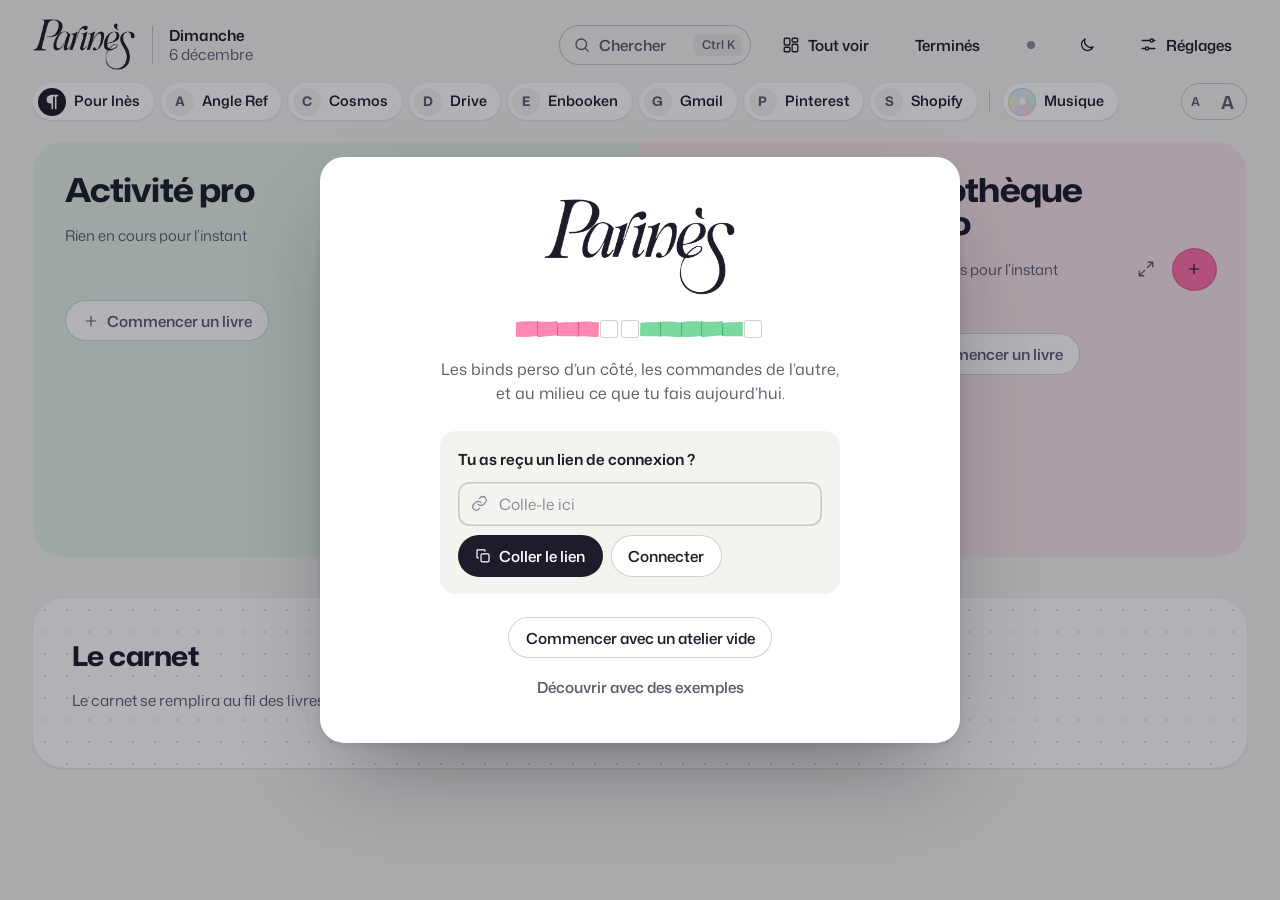
==== commit ea8411ce: "Barre de favoris qui s'adapte à la place, Tout voir ajusté à la hauteur réelle de l'écran - Les noms" ====
--- a/index.html
+++ b/index.html
@@ -13,7 +13,7 @@
   <link rel="icon" href="favicon.png">
   <link rel="apple-touch-icon" href="apple-touch-icon.png">
   <link rel="preload" href="fonts/MonaSans.woff" as="font" type="font/woff" crossorigin>
-  <link rel="stylesheet" href="style.css?v=7.1">
+  <link rel="stylesheet" href="style.css?v=7.2">
 </head>
 <body data-tab="today" class="intro">
   <div id="app">
@@ -25,13 +25,13 @@
   <div id="pop-root"></div>
   <div id="toast-root" aria-live="polite"></div>
   <div id="fx" aria-hidden="true"></div>
-  <script src="js/data.js?v=7.1"></script>
-  <script src="js/quotes.js?v=7.1"></script>
-  <script src="js/fx.js?v=7.1"></script>
-  <script src="js/sync.js?v=7.1"></script>
-  <script src="js/views.js?v=7.1"></script>
-  <script src="js/music.js?v=7.1"></script>
-  <script src="js/actions.js?v=7.1"></script>
-  <script src="js/main.js?v=7.1"></script>
+  <script src="js/data.js?v=7.2"></script>
+  <script src="js/quotes.js?v=7.2"></script>
+  <script src="js/fx.js?v=7.2"></script>
+  <script src="js/sync.js?v=7.2"></script>
+  <script src="js/views.js?v=7.2"></script>
+  <script src="js/music.js?v=7.2"></script>
+  <script src="js/actions.js?v=7.2"></script>
+  <script src="js/main.js?v=7.2"></script>
 </body>
 </html>
--- a/style.css
+++ b/style.css
@@ -69,7 +69,7 @@
 
 /* ---------- Base ---------- */
 *, *::before, *::after { box-sizing: border-box; }
-html { font-size: calc(16px * var(--zoom)); -webkit-text-size-adjust: 100%; background: var(--paper); }
+html { font-size: calc(16px * var(--zoom) * var(--fit, 1)); -webkit-text-size-adjust: 100%; background: var(--paper); }
 body {
   margin: 0; min-height: 100vh; background: var(--paper); color: var(--ink);
   font: 400 1rem/1.45 var(--f); font-stretch: 100%;
@@ -237,20 +237,22 @@
 .fav-ic.own { background: var(--ink); }
 .fav-ic.own::before { content: none; }
 .fav-ic.own svg { width: 1.75rem; height: 1.75rem; margin: -.875rem 0 0 -.875rem; }
-@media (min-width: 760px) and (max-width: 1279px) {
-  .dock { gap: .3rem; }
-  .fav { gap: .35rem; padding: 0 .65rem 0 .25rem; font-size: .86rem; }
-  .dock-sep { margin: 0 .15rem; }
-}
-/* Écran moyen : la musique garde son disque, sans le mot */
-@media (min-width: 760px) and (max-width: 1179px) {
-  .mu-launch { padding-right: .25rem; }
-  .mu-launch .mu-lbl { display: none; }
-}
-@media (min-width: 760px) and (max-width: 1099px) {
-  .dock { gap: .25rem; }
-  .fav { padding-right: .55rem; }
-}
+/* La barre s'adapte à la place : noms entiers, puis icônes seules (le nom
+   s'ouvre au survol), puis défilement avec un fondu qui montre la suite */
+.fav-lbl { display: inline-block; max-width: 11rem; overflow: hidden; white-space: nowrap; vertical-align: middle; transition: max-width .28s var(--ease), opacity .2s; }
+.dock.tight { gap: .3rem; }
+.dock.tight .fav { gap: .38rem; padding-right: .68rem; }
+.dock.tight .dock-sep { margin: 0 .15rem; }
+.fav.ic { gap: 0 !important; padding-right: .3rem !important; transition: transform .15s var(--ease), box-shadow .15s, padding .28s var(--ease), gap .28s var(--ease); }
+.fav.ic .fav-lbl { max-width: 0; opacity: 0; }
+@media (hover: hover) {
+  .fav.ic:hover, .fav.ic:focus-visible { gap: .5rem !important; padding-right: .85rem !important; }
+  .fav.ic:hover .fav-lbl, .fav.ic:focus-visible .fav-lbl { max-width: 11rem; opacity: 1; }
+}
+.dock.measure, .dock.measure * { transition: none !important; }
+.dock.scrolls { -webkit-mask-image: linear-gradient(90deg, var(--fade-l, #000) 0, #000 2rem, #000 calc(100% - 2.5rem), var(--fade-r, transparent) 100%); mask-image: linear-gradient(90deg, var(--fade-l, #000) 0, #000 2rem, #000 calc(100% - 2.5rem), var(--fade-r, transparent) 100%); }
+.dock.scrolls.from-l { --fade-l: transparent; }
+.dock.scrolls.at-end { --fade-r: #000; }
 .dock-sep { width: 1px; height: 1.4rem; background: var(--line-2); margin: 0 .35rem; flex: none; }
 .size { display: inline-flex; align-items: center; flex: none; height: 2.3rem; border-radius: 999px; box-shadow: inset 0 0 0 1px var(--line-2); }
 .size button { height: 100%; padding: 0 .65rem; font-weight: 650; font-size: .76rem; color: var(--ink-2); border-radius: 999px; }
@@ -1196,7 +1198,7 @@
 }
 /* Téléphone : une chose à la fois, avec des onglets en bas */
 @media (max-width: 759px) {
-  html { font-size: calc(16px * var(--zoom)); }
+  html { font-size: calc(16px * var(--zoom) * var(--fit, 1)); }
   #app { padding: 0 1rem calc(6.5rem + env(safe-area-inset-bottom)); }
   .top-row { gap: .5rem; min-height: 3rem; }
   .logo { width: 5.2rem; }
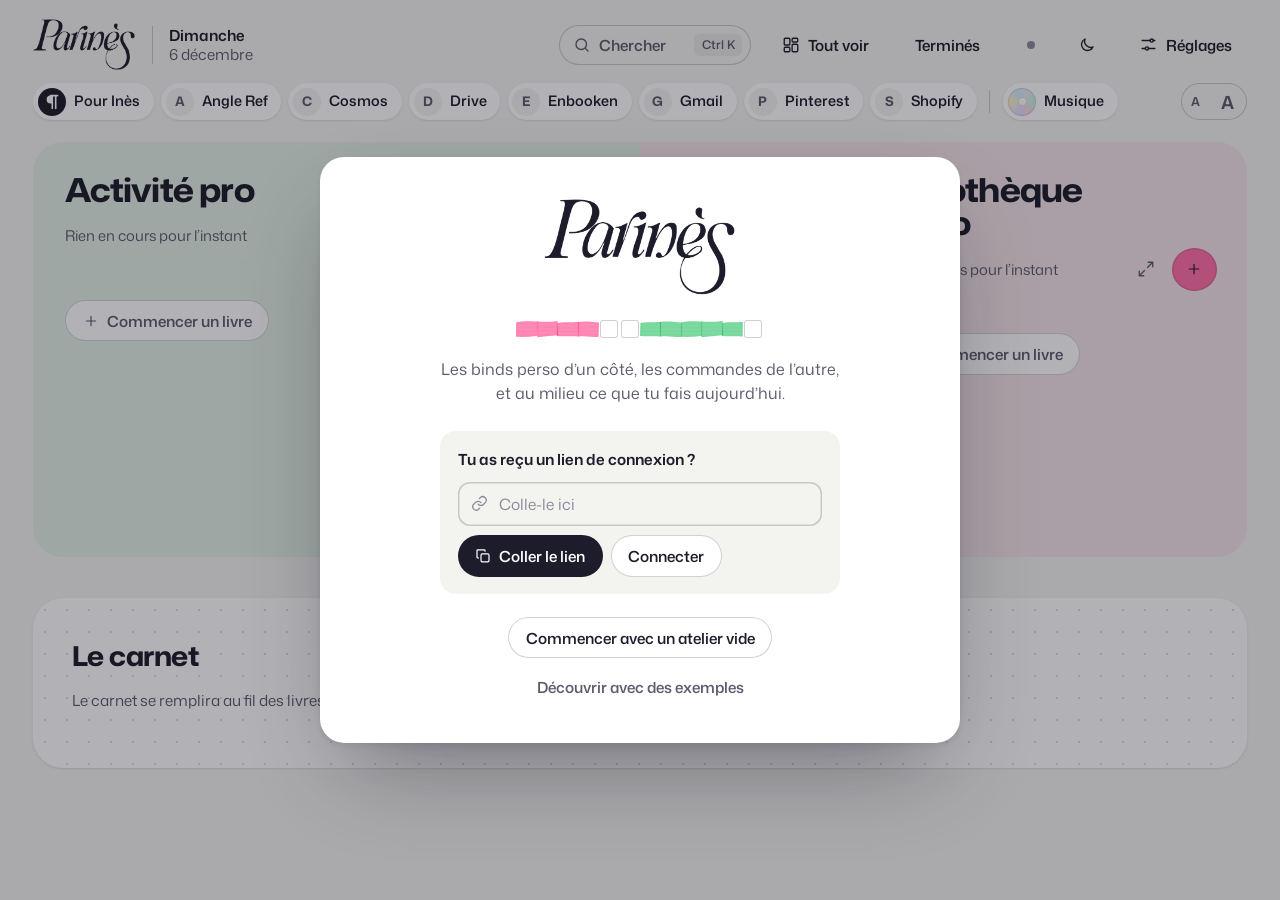
==== commit 9c348e57: "Connexion d'un appareil : ne jamais proposer de tout effacer quand de vrais livres sont là Co-Author" ====
--- a/index.html
+++ b/index.html
@@ -13,7 +13,7 @@
   <link rel="icon" href="favicon.png">
   <link rel="apple-touch-icon" href="apple-touch-icon.png">
   <link rel="preload" href="fonts/MonaSans.woff" as="font" type="font/woff" crossorigin>
-  <link rel="stylesheet" href="style.css?v=7.2">
+  <link rel="stylesheet" href="style.css?v=7.3">
 </head>
 <body data-tab="today" class="intro">
   <div id="app">
@@ -25,13 +25,13 @@
   <div id="pop-root"></div>
   <div id="toast-root" aria-live="polite"></div>
   <div id="fx" aria-hidden="true"></div>
-  <script src="js/data.js?v=7.2"></script>
-  <script src="js/quotes.js?v=7.2"></script>
-  <script src="js/fx.js?v=7.2"></script>
-  <script src="js/sync.js?v=7.2"></script>
-  <script src="js/views.js?v=7.2"></script>
-  <script src="js/music.js?v=7.2"></script>
-  <script src="js/actions.js?v=7.2"></script>
-  <script src="js/main.js?v=7.2"></script>
+  <script src="js/data.js?v=7.3"></script>
+  <script src="js/quotes.js?v=7.3"></script>
+  <script src="js/fx.js?v=7.3"></script>
+  <script src="js/sync.js?v=7.3"></script>
+  <script src="js/views.js?v=7.3"></script>
+  <script src="js/music.js?v=7.3"></script>
+  <script src="js/actions.js?v=7.3"></script>
+  <script src="js/main.js?v=7.3"></script>
 </body>
 </html>
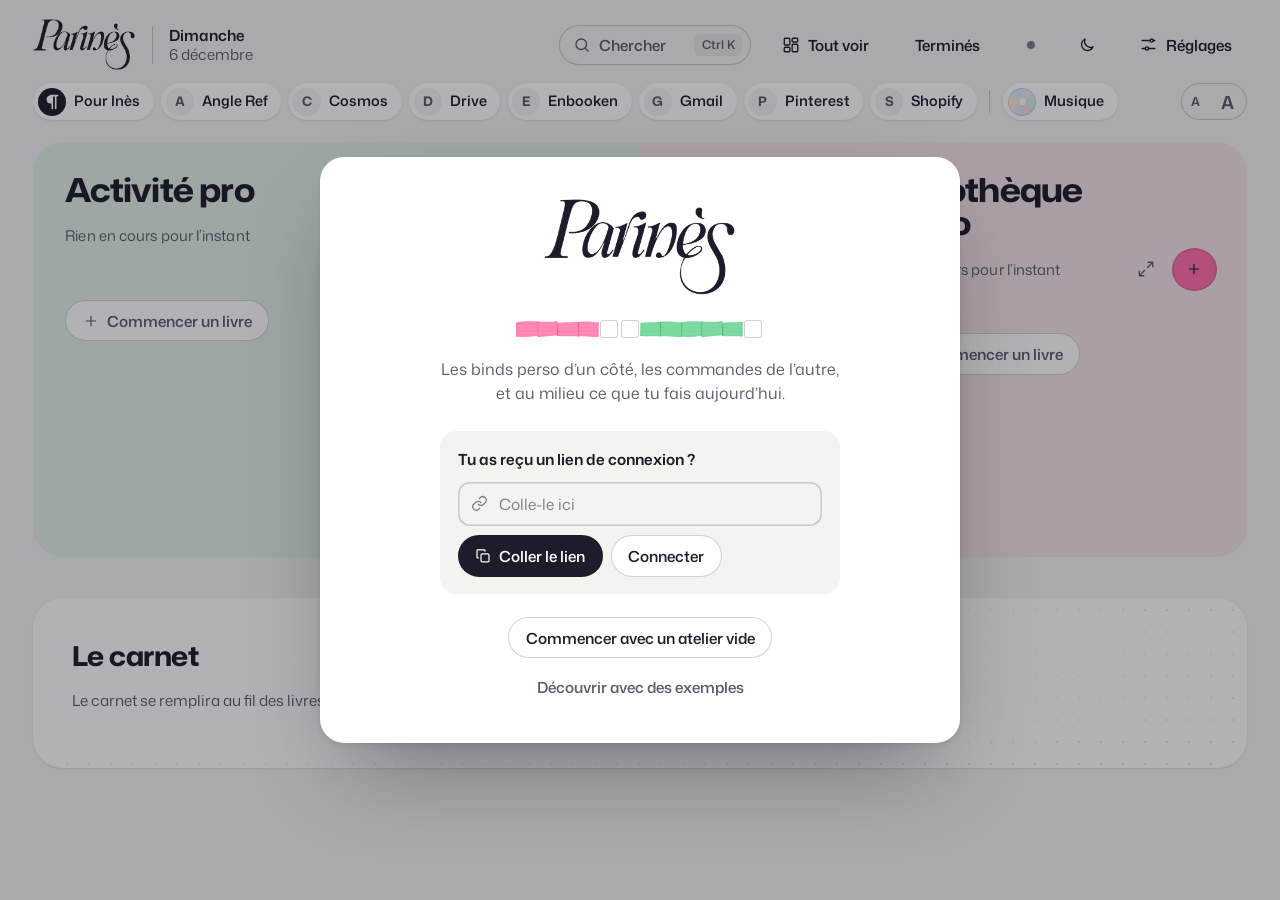
==== commit d48bc6b0: "Livre fini : la fête et le klaxon ; connexion plus claire ; lecture affinée - Un livre fini ouvre « " ====
--- a/index.html
+++ b/index.html
@@ -13,7 +13,7 @@
   <link rel="icon" href="favicon.png">
   <link rel="apple-touch-icon" href="apple-touch-icon.png">
   <link rel="preload" href="fonts/MonaSans.woff" as="font" type="font/woff" crossorigin>
-  <link rel="stylesheet" href="style.css?v=7.3">
+  <link rel="stylesheet" href="style.css?v=7.6">
 </head>
 <body data-tab="today" class="intro">
   <div id="app">
@@ -25,13 +25,13 @@
   <div id="pop-root"></div>
   <div id="toast-root" aria-live="polite"></div>
   <div id="fx" aria-hidden="true"></div>
-  <script src="js/data.js?v=7.3"></script>
-  <script src="js/quotes.js?v=7.3"></script>
-  <script src="js/fx.js?v=7.3"></script>
-  <script src="js/sync.js?v=7.3"></script>
-  <script src="js/views.js?v=7.3"></script>
-  <script src="js/music.js?v=7.3"></script>
-  <script src="js/actions.js?v=7.3"></script>
-  <script src="js/main.js?v=7.3"></script>
+  <script src="js/data.js?v=7.6"></script>
+  <script src="js/quotes.js?v=7.6"></script>
+  <script src="js/fx.js?v=7.6"></script>
+  <script src="js/sync.js?v=7.6"></script>
+  <script src="js/views.js?v=7.6"></script>
+  <script src="js/music.js?v=7.6"></script>
+  <script src="js/actions.js?v=7.6"></script>
+  <script src="js/main.js?v=7.6"></script>
 </body>
 </html>
--- a/style.css
+++ b/style.css
@@ -905,6 +905,20 @@
 .welcome .logo { width: 12rem; margin: 0 auto; }
 .welcome .wl-code { display: flex; justify-content: center; margin: 1.6rem 0 1.2rem; }
 .welcome .wl-code .c { width: 1.1rem; height: 1.1rem; }
+.welcome .wl-code.busy .c.d::before { animation: wl-fill 1.8s var(--ease) infinite both; animation-delay: calc(var(--i, 0) * 110ms); }
+@keyframes wl-fill { 0% { clip-path: inset(0 100% 0 0); } 35%, 75% { clip-path: inset(0 0 0 0); } 100% { clip-path: inset(0 0 0 100%); } }
+.wl-steps { list-style: none; counter-reset: st; margin: 1.4rem auto 0; padding: 0; max-width: 19rem; text-align: left; display: grid; gap: .55rem; }
+.wl-steps li { counter-increment: st; display: flex; align-items: baseline; gap: .45rem; font-size: 1rem; color: var(--ink-2); padding: .6rem .8rem; border-radius: 12px; background: var(--paper); }
+.wl-steps li::before { content: counter(st); font-weight: 680; color: var(--ink); width: 1.4rem; flex: none; }
+.wl-steps li > span { display: inline; line-height: 1.75; }
+.wl-steps li b { color: var(--ink); font-weight: 620; }
+.wl-steps svg { display: inline-block; vertical-align: -3px; margin: 0 .15rem 0 .1rem; }
+.dots-key { display: inline-block; padding: 0 .45rem; border-radius: 99px; background: var(--sheet); color: var(--ink); font-weight: 700; letter-spacing: .08em; line-height: 1.5; box-shadow: inset 0 0 0 1px var(--line); }
+.tip .wl-steps { margin: .8rem 0 0; max-width: none; }
+.tip .wl-steps li { background: var(--sheet); font-size: .9rem; }
+.tip .btn-col { margin-top: .6rem; }
+.wl-other { margin-top: 1rem; }
+@media (prefers-reduced-motion: reduce) { .welcome .wl-code.busy .c.d::before { animation: none; } }
 .welcome h2 { font-weight: 720; font-stretch: 112%; font-size: 1.5rem; margin-top: 1rem; }
 .welcome .lead { margin: .6rem auto 0; max-width: 26rem; color: var(--ink-2); font-size: 1rem; line-height: 1.5; }
 .welcome-card { margin: 1.6rem auto 0; max-width: 25rem; padding: 1.1rem; border-radius: 16px; background: var(--paper); text-align: left; }
@@ -1289,3 +1303,64 @@
 }
 body.calm *, body.calm *::before, body.calm *::after { animation-duration: .01ms !important; animation-delay: 0ms !important; }
 body.calm .playing .cd { animation: none; }
+
+/* =====================================================================
+   AFFINAGE : confort de lecture, finitions, réactions au toucher
+   ===================================================================== */
+/* Textes secondaires un peu plus lisibles, surtout en sombre sur les fonds teintés */
+:root { --ink-3: #7b7c8a; }
+:root[data-theme="dark"] { --ink-2: #b6b7c4; --ink-3: #8b8c9c; --dot: rgba(236, 236, 241, .09); }
+
+/* Les titres se répartissent sur leurs lignes, les paragraphes évitent les mots orphelins */
+.bk-title, .td-txt b, .celebrate h2, .welcome h2, .half-name { text-wrap: balance; }
+.bk-next p, .lead, .celebrate > p, .cn-note, .week-sum, .tip, .quote q { text-wrap: pretty; }
+.bk-next p { line-height: 1.35; }
+.bk-meta, .half-sub, .td-txt .td-book, .bk-n { letter-spacing: .006em; }
+
+/* Tout voir : un titre ne finit plus en « … », il passe sur deux lignes si besoin */
+@media (min-width: 760px) {
+  body.dense .bk-top { flex-wrap: wrap; overflow: visible; row-gap: 0; }
+  body.dense .bk-title { white-space: normal; text-overflow: clip; display: -webkit-box; -webkit-line-clamp: 2; -webkit-box-orient: vertical; overflow: hidden; line-height: 1.2; }
+  body.dense .bk-meta { flex: none; overflow: visible; }
+}
+
+/* Le carnet : les points du papier s'effacent sous le texte et restent sur les bords */
+.carnet { background-image: none; isolation: isolate; }
+.carnet::before {
+  content: ''; position: absolute; inset: 0; z-index: -1; border-radius: inherit; pointer-events: none;
+  background-image: radial-gradient(circle at 1px 1px, var(--dot) 1px, transparent 1.4px);
+  background-size: 22px 22px; background-position: 11px 11px;
+  -webkit-mask-image: radial-gradient(125% 115% at 30% 40%, transparent 30%, #000 82%);
+  mask-image: radial-gradient(125% 115% at 30% 40%, transparent 30%, #000 82%);
+}
+
+/* Les barres : un rail net, un trait de surligneur qui reste dedans, un souffle entre les deux espaces */
+.gauge { box-shadow: inset 0 0 0 1px var(--line); }
+.gauge i::before { top: -1px; bottom: -1px; }
+.gauge i + i::before { left: 2px; }
+.mini-bar i { transition: none; }
+
+/* Les cases : la prochaine étape se signale sans crier */
+.c { box-shadow: inset 0 0 0 1px var(--line-2); }
+.c.n { box-shadow: inset 0 0 0 1.5px var(--ink-2); }
+
+/* Au toucher : chaque élément cède un peu sous le doigt, puis revient */
+.box, .sun, .icon-btn, .x, .tab, .tchip, .fchip { transition-property: box-shadow, background, color, transform; transition-duration: .15s; transition-timing-function: var(--ease); }
+.box:active { transform: scale(.88); }
+.sun:active, .icon-btn:active, .x:active { transform: scale(.92); }
+.tab:active, .tchip:active, .fchip:active { transform: scale(.96); }
+.book:active { background: var(--hover); }
+
+/* Un livre fini */
+.celebrate.finished { text-align: center; padding: 2.2rem 1.9rem 1.7rem; }
+.celebrate.finished .cel-mark { display: flex; justify-content: center; }
+.celebrate.finished .cel-mark .cells { justify-content: center; max-width: 19rem; }
+.celebrate.finished .c.d::before { animation: draw .42s var(--ease) both; animation-delay: calc(var(--i, 0) * 55ms + 120ms); }
+.celebrate.finished h2 { font-size: 1.9rem; margin-top: 1.3rem; }
+.celebrate.finished h2 span { margin-top: .45rem; font-size: 1.05rem; color: var(--ink); }
+.celebrate.finished > p { max-width: 22rem; margin: .7rem auto 0; }
+.celebrate.finished .cel-foot { justify-content: center; margin-top: 1.5rem; }
+.closing .pop-finished { animation: sink .2s ease both; }
+.pop-finished { animation: fin-in .55s cubic-bezier(.2, 1.35, .4, 1) both; }
+@keyframes fin-in { from { opacity: 0; transform: translate(-50%, calc(-50% + 18px)) scale(.9); } }
+@media (prefers-reduced-motion: reduce) { .pop-finished, .celebrate.finished .c.d::before { animation: none; } }
